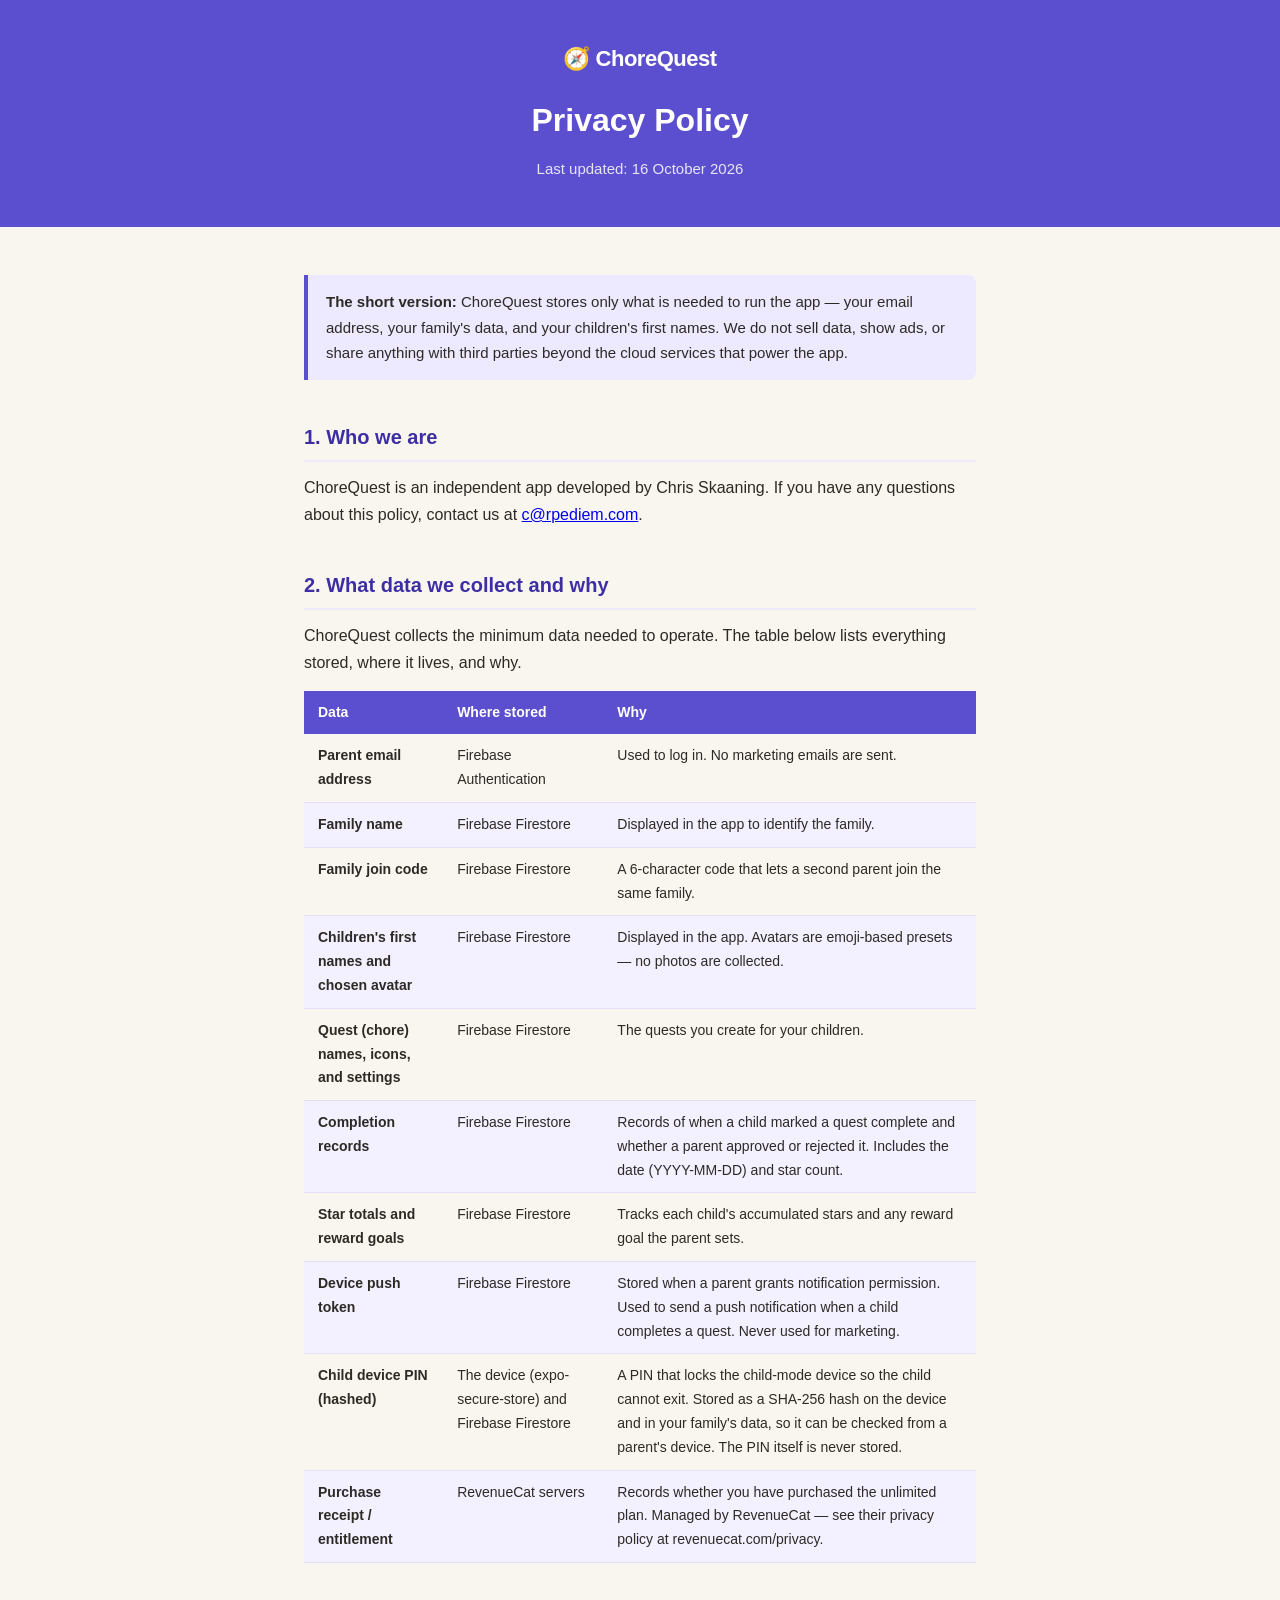
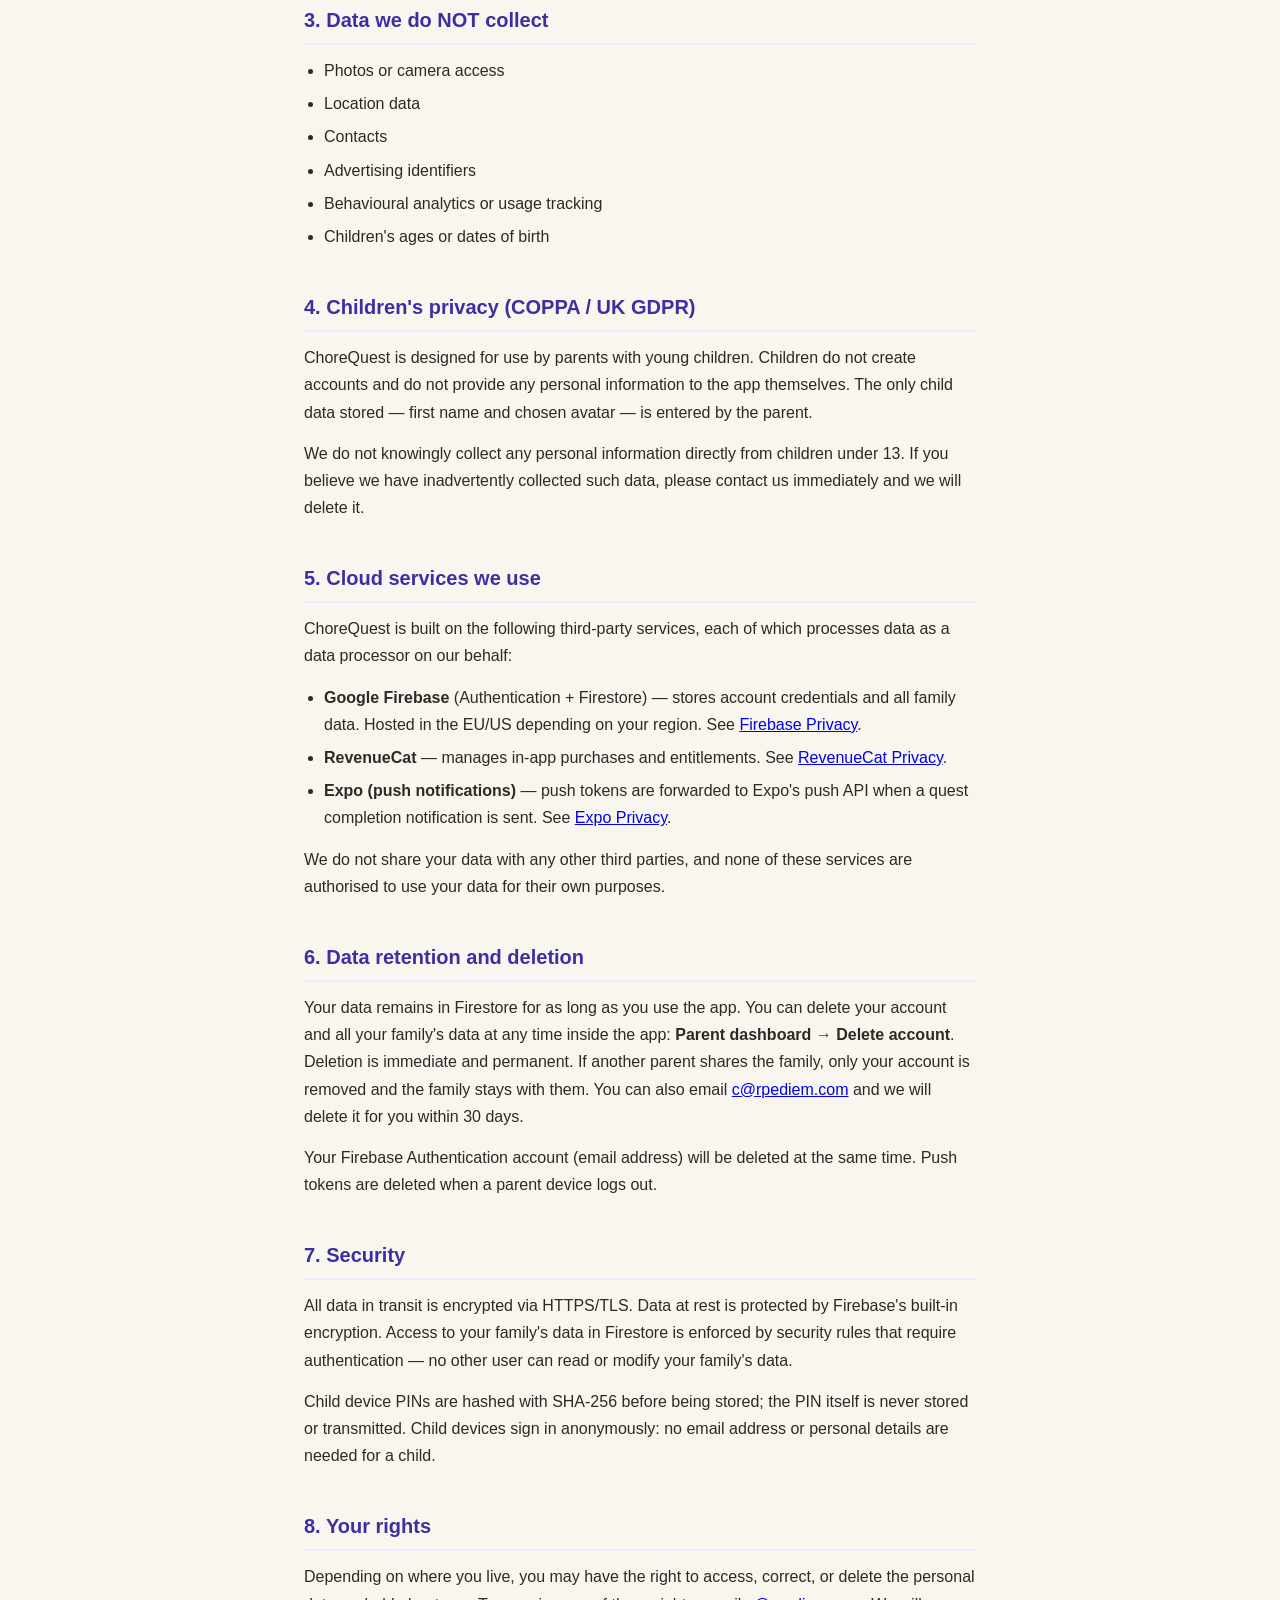
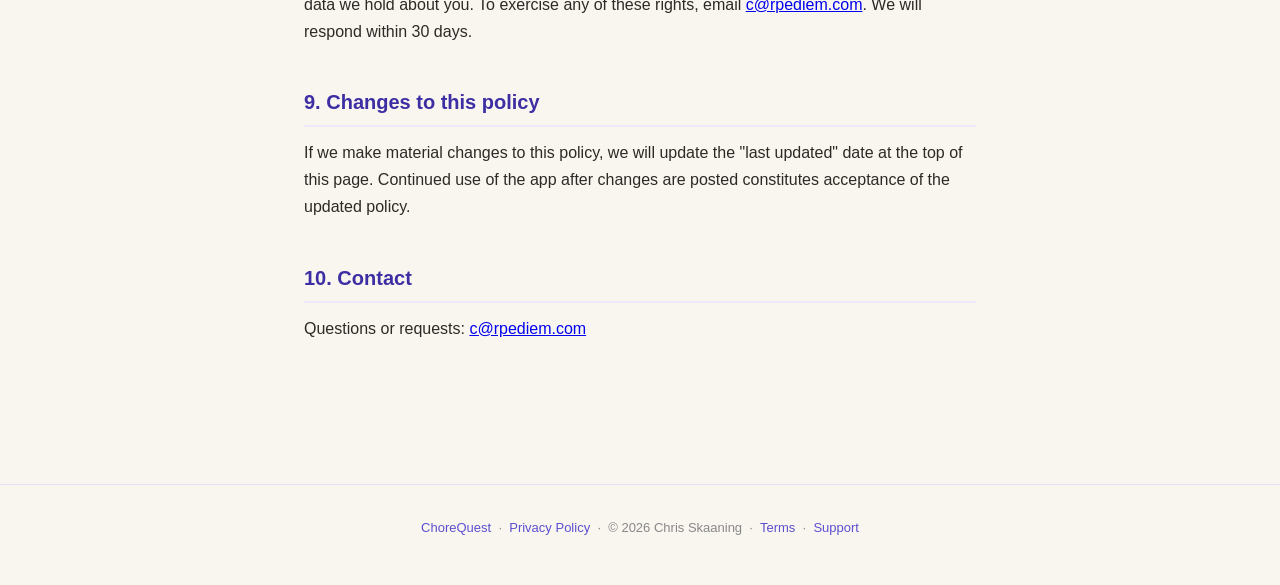
==== privacy.html @ a4979d91 "ChoreQuest website: landing, privacy, terms, support Co-Authored-By: Claude Opus 5.5 <noreply@anthro" ====
<!DOCTYPE html>
<html lang="en">
<head>
  <meta charset="UTF-8" />
  <meta name="viewport" content="width=device-width, initial-scale=1.0" />
  <meta http-equiv="Content-Security-Policy"
        content="default-src 'none'; style-src 'unsafe-inline'; font-src https://fonts.gstatic.com; connect-src 'none'; frame-ancestors 'none';" />
  <title>Privacy Policy — ChoreQuest</title>
  <style>
    *, *::before, *::after { box-sizing: border-box; margin: 0; padding: 0; }

    body {
      font-family: -apple-system, BlinkMacSystemFont, 'Segoe UI', Roboto, sans-serif;
      background: #f9f6f0;
      color: #2d2a26;
      line-height: 1.7;
    }

    header {
      background: #5c4fcf;
      color: #fff;
      padding: 40px 24px 32px;
      text-align: center;
    }
    header a {
      display: inline-block;
      font-size: 22px;
      font-weight: 800;
      color: #fff;
      text-decoration: none;
      margin-bottom: 16px;
      letter-spacing: -0.5px;
    }
    header h1 { font-size: clamp(22px, 5vw, 32px); font-weight: 700; margin-bottom: 8px; }
    header p  { opacity: 0.85; font-size: 15px; }

    main {
      max-width: 720px;
      margin: 48px auto;
      padding: 0 24px 80px;
    }

    h2 {
      font-size: 20px;
      font-weight: 700;
      color: #3d2fa3;
      margin: 40px 0 12px;
      padding-bottom: 6px;
      border-bottom: 2px solid #ede9ff;
    }

    p  { margin-bottom: 14px; }
    ul { margin: 0 0 14px 20px; }
    li { margin-bottom: 6px; }

    .highlight {
      background: #ede9ff;
      border-left: 4px solid #5c4fcf;
      border-radius: 0 8px 8px 0;
      padding: 14px 18px;
      margin: 24px 0;
      font-size: 15px;
    }

    .data-table {
      width: 100%;
      border-collapse: collapse;
      margin-bottom: 20px;
      font-size: 14px;
    }
    .data-table th {
      background: #5c4fcf;
      color: #fff;
      text-align: left;
      padding: 10px 14px;
      font-weight: 600;
    }
    .data-table td {
      padding: 10px 14px;
      border-bottom: 1px solid #e4e0f5;
      vertical-align: top;
    }
    .data-table tr:nth-child(even) td { background: #f3f0ff; }

    footer {
      text-align: center;
      padding: 32px 24px;
      font-size: 13px;
      color: #888;
      border-top: 1px solid #e4e0f5;
    }
    footer a { color: #5c4fcf; text-decoration: none; }
  </style>
</head>
<body>

<header>
  <a href="index.html">🧭 ChoreQuest</a>
  <h1>Privacy Policy</h1>
  <p>Last updated: 16 October 2026</p>
</header>

<main>

  <div class="highlight">
    <strong>The short version:</strong> ChoreQuest stores only what is needed to run the app — your email address, your family's data, and your children's first names. We do not sell data, show ads, or share anything with third parties beyond the cloud services that power the app.
  </div>

  <h2>1. Who we are</h2>
  <p>ChoreQuest is an independent app developed by Chris Skaaning. If you have any questions about this policy, contact us at <a href="mailto:c@rpediem.com">c@rpediem.com</a>.</p>

  <h2>2. What data we collect and why</h2>
  <p>ChoreQuest collects the minimum data needed to operate. The table below lists everything stored, where it lives, and why.</p>

  <table class="data-table">
    <thead>
      <tr>
        <th>Data</th>
        <th>Where stored</th>
        <th>Why</th>
      </tr>
    </thead>
    <tbody>
      <tr>
        <td><strong>Parent email address</strong></td>
        <td>Firebase Authentication</td>
        <td>Used to log in. No marketing emails are sent.</td>
      </tr>
      <tr>
        <td><strong>Family name</strong></td>
        <td>Firebase Firestore</td>
        <td>Displayed in the app to identify the family.</td>
      </tr>
      <tr>
        <td><strong>Family join code</strong></td>
        <td>Firebase Firestore</td>
        <td>A 6-character code that lets a second parent join the same family.</td>
      </tr>
      <tr>
        <td><strong>Children's first names and chosen avatar</strong></td>
        <td>Firebase Firestore</td>
        <td>Displayed in the app. Avatars are emoji-based presets — no photos are collected.</td>
      </tr>
      <tr>
        <td><strong>Quest (chore) names, icons, and settings</strong></td>
        <td>Firebase Firestore</td>
        <td>The quests you create for your children.</td>
      </tr>
      <tr>
        <td><strong>Completion records</strong></td>
        <td>Firebase Firestore</td>
        <td>Records of when a child marked a quest complete and whether a parent approved or rejected it. Includes the date (YYYY-MM-DD) and star count.</td>
      </tr>
      <tr>
        <td><strong>Star totals and reward goals</strong></td>
        <td>Firebase Firestore</td>
        <td>Tracks each child's accumulated stars and any reward goal the parent sets.</td>
      </tr>
      <tr>
        <td><strong>Device push token</strong></td>
        <td>Firebase Firestore</td>
        <td>Stored when a parent grants notification permission. Used to send a push notification when a child completes a quest. Never used for marketing.</td>
      </tr>
      <tr>
        <td><strong>Child device PIN (hashed)</strong></td>
        <td>The device (expo-secure-store) and Firebase Firestore</td>
        <td>A PIN that locks the child-mode device so the child cannot exit. Stored as a SHA-256 hash on the device and in your family's data, so it can be checked from a parent's device. The PIN itself is never stored.</td>
      </tr>
      <tr>
        <td><strong>Purchase receipt / entitlement</strong></td>
        <td>RevenueCat servers</td>
        <td>Records whether you have purchased the unlimited plan. Managed by RevenueCat — see their privacy policy at revenuecat.com/privacy.</td>
      </tr>
    </tbody>
  </table>

  <h2>3. Data we do NOT collect</h2>
  <ul>
    <li>Photos or camera access</li>
    <li>Location data</li>
    <li>Contacts</li>
    <li>Advertising identifiers</li>
    <li>Behavioural analytics or usage tracking</li>
    <li>Children's ages or dates of birth</li>
  </ul>

  <h2>4. Children's privacy (COPPA / UK GDPR)</h2>
  <p>ChoreQuest is designed for use by parents with young children. Children do not create accounts and do not provide any personal information to the app themselves. The only child data stored — first name and chosen avatar — is entered by the parent.</p>
  <p>We do not knowingly collect any personal information directly from children under 13. If you believe we have inadvertently collected such data, please contact us immediately and we will delete it.</p>

  <h2>5. Cloud services we use</h2>
  <p>ChoreQuest is built on the following third-party services, each of which processes data as a data processor on our behalf:</p>
  <ul>
    <li><strong>Google Firebase</strong> (Authentication + Firestore) — stores account credentials and all family data. Hosted in the EU/US depending on your region. See <a href="https://firebase.google.com/support/privacy" target="_blank" rel="noopener">Firebase Privacy</a>.</li>
    <li><strong>RevenueCat</strong> — manages in-app purchases and entitlements. See <a href="https://www.revenuecat.com/privacy" target="_blank" rel="noopener">RevenueCat Privacy</a>.</li>
    <li><strong>Expo (push notifications)</strong> — push tokens are forwarded to Expo's push API when a quest completion notification is sent. See <a href="https://expo.dev/privacy" target="_blank" rel="noopener">Expo Privacy</a>.</li>
  </ul>
  <p>We do not share your data with any other third parties, and none of these services are authorised to use your data for their own purposes.</p>

  <h2>6. Data retention and deletion</h2>
  <p>Your data remains in Firestore for as long as you use the app. You can delete your account and all your family's data at any time inside the app: <strong>Parent dashboard → Delete account</strong>. Deletion is immediate and permanent. If another parent shares the family, only your account is removed and the family stays with them. You can also email <a href="mailto:c@rpediem.com">c@rpediem.com</a> and we will delete it for you within 30 days.</p>
  <p>Your Firebase Authentication account (email address) will be deleted at the same time. Push tokens are deleted when a parent device logs out.</p>

  <h2>7. Security</h2>
  <p>All data in transit is encrypted via HTTPS/TLS. Data at rest is protected by Firebase's built-in encryption. Access to your family's data in Firestore is enforced by security rules that require authentication — no other user can read or modify your family's data.</p>
  <p>Child device PINs are hashed with SHA-256 before being stored; the PIN itself is never stored or transmitted. Child devices sign in anonymously: no email address or personal details are needed for a child.</p>

  <h2>8. Your rights</h2>
  <p>Depending on where you live, you may have the right to access, correct, or delete the personal data we hold about you. To exercise any of these rights, email <a href="mailto:c@rpediem.com">c@rpediem.com</a>. We will respond within 30 days.</p>

  <h2>9. Changes to this policy</h2>
  <p>If we make material changes to this policy, we will update the "last updated" date at the top of this page. Continued use of the app after changes are posted constitutes acceptance of the updated policy.</p>

  <h2>10. Contact</h2>
  <p>Questions or requests: <a href="mailto:c@rpediem.com">c@rpediem.com</a></p>

</main>

<footer>
  <p><a href="index.html">ChoreQuest</a> &nbsp;·&nbsp; <a href="privacy.html">Privacy Policy</a> &nbsp;·&nbsp; &copy; 2026 Chris Skaaning &nbsp;·&nbsp; <a href="terms.html">Terms</a> &nbsp;·&nbsp; <a href="support.html">Support</a></p>
</footer>

</body>
</html>
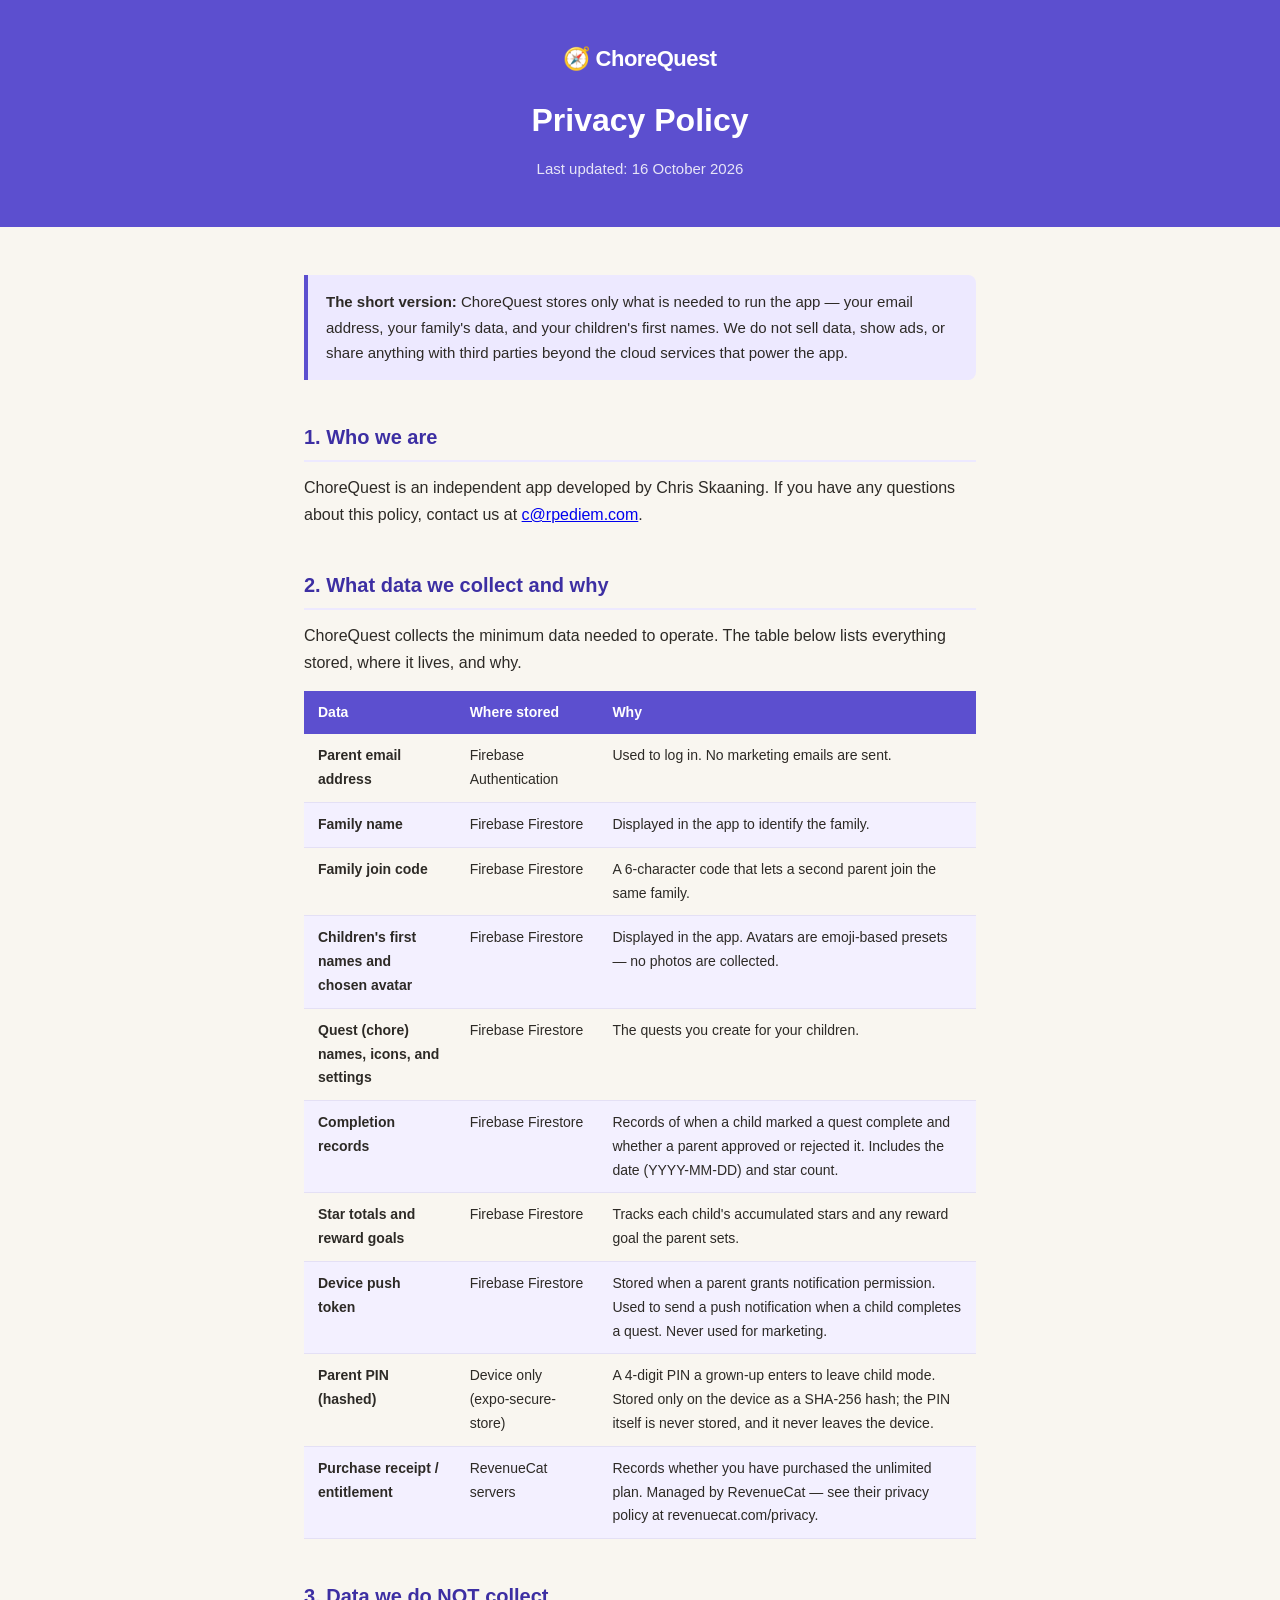
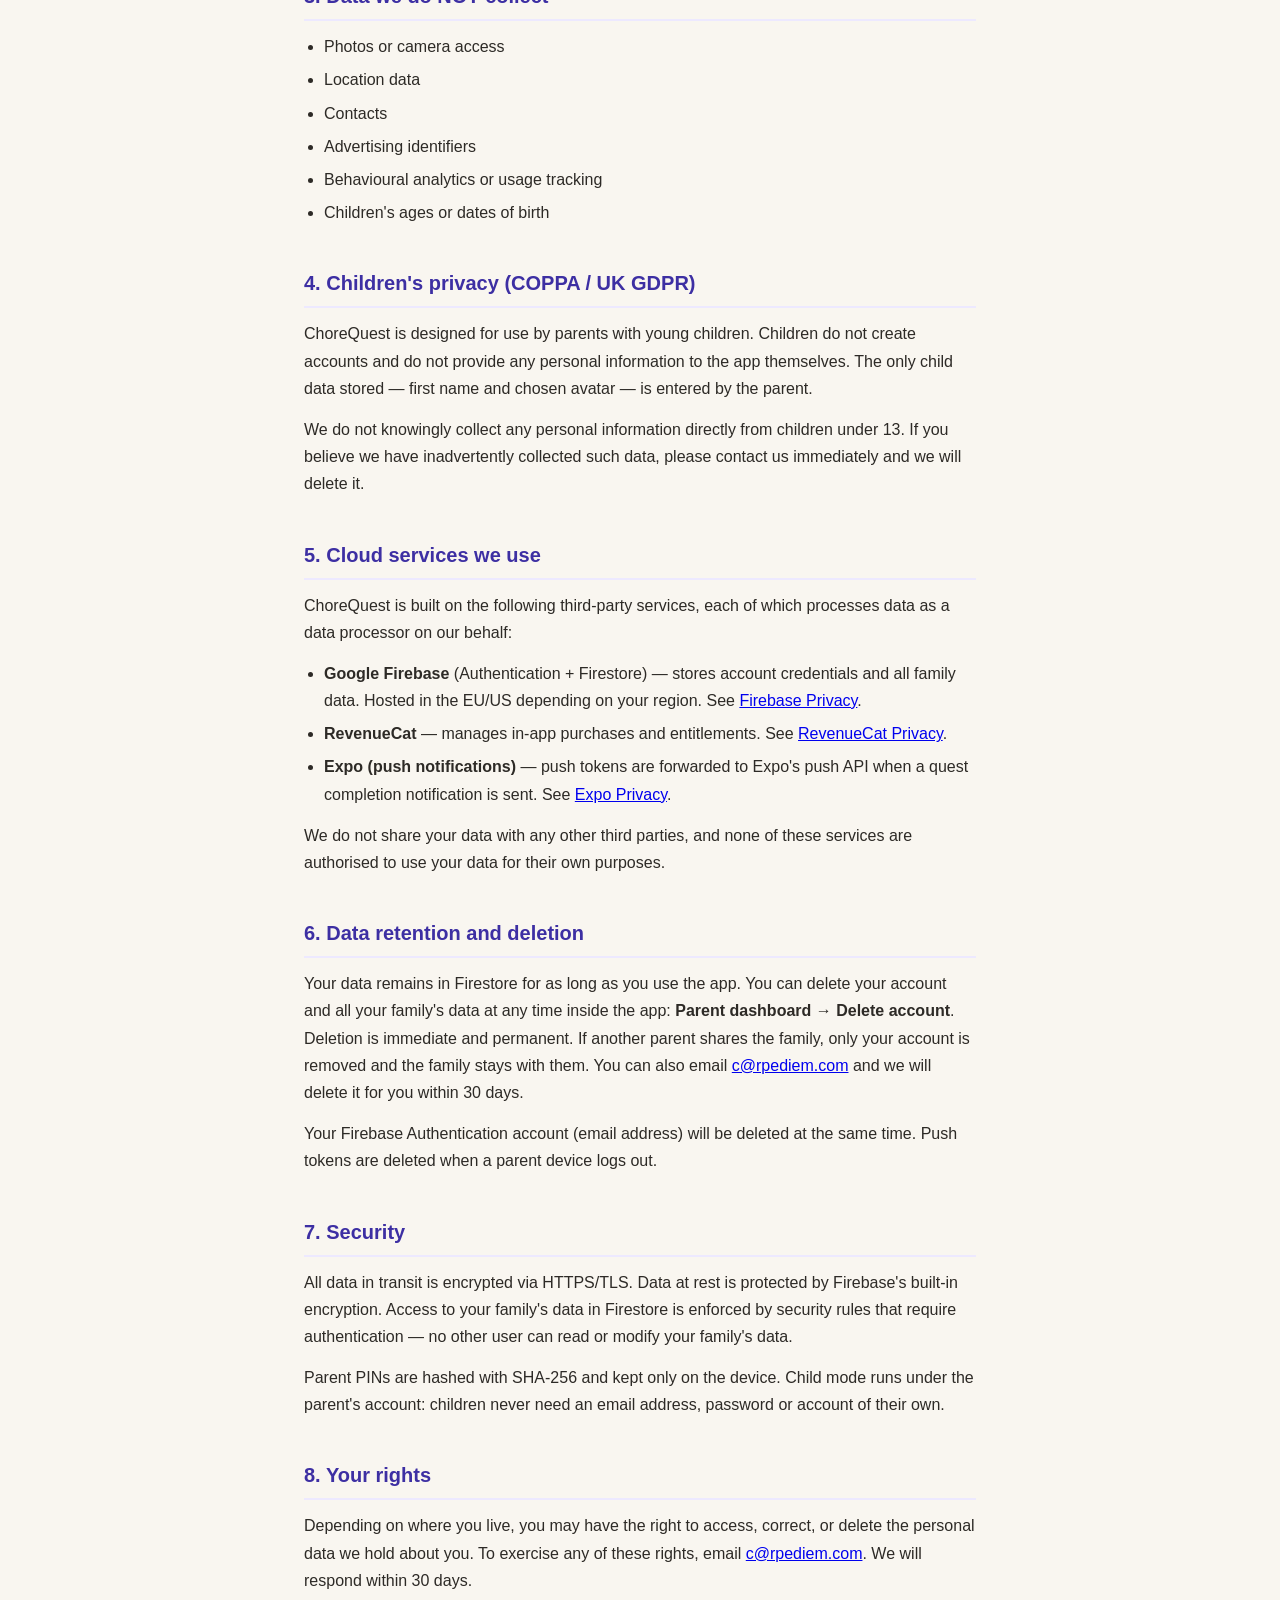
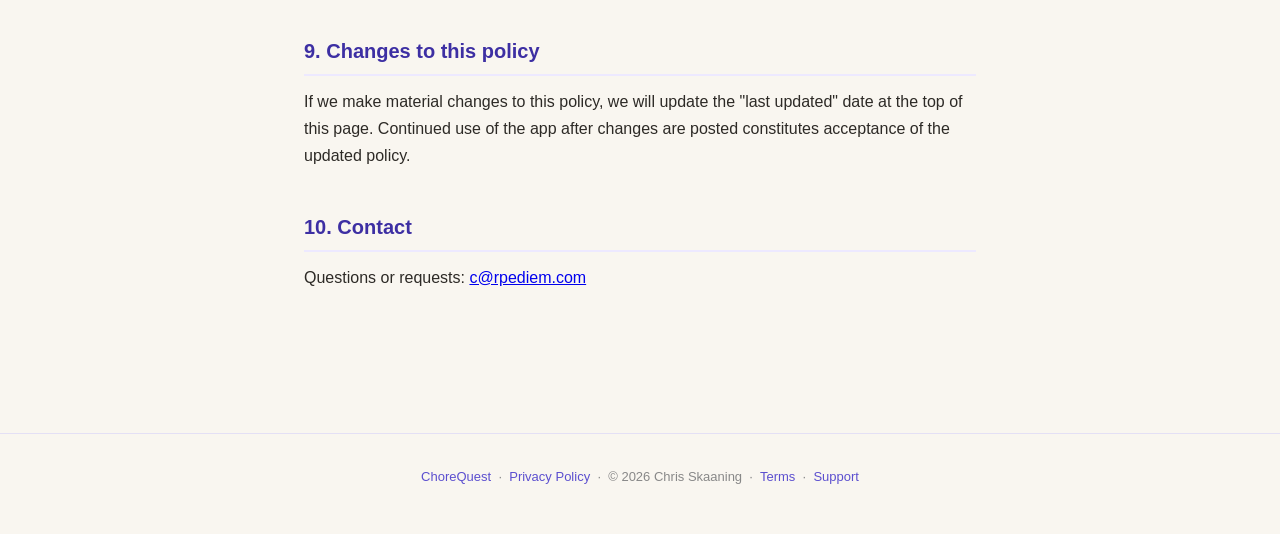
==== commit e5c2e0d0: "Describe the new child mode: parent PIN on device only, no child sign-in Co-Authored-By: Claude Opus" ====
--- a/privacy.html
+++ b/privacy.html
@@ -162,9 +162,9 @@
         <td>Stored when a parent grants notification permission. Used to send a push notification when a child completes a quest. Never used for marketing.</td>
       </tr>
       <tr>
-        <td><strong>Child device PIN (hashed)</strong></td>
-        <td>The device (expo-secure-store) and Firebase Firestore</td>
-        <td>A PIN that locks the child-mode device so the child cannot exit. Stored as a SHA-256 hash on the device and in your family's data, so it can be checked from a parent's device. The PIN itself is never stored.</td>
+        <td><strong>Parent PIN (hashed)</strong></td>
+        <td>Device only (expo-secure-store)</td>
+        <td>A 4-digit PIN a grown-up enters to leave child mode. Stored only on the device as a SHA-256 hash; the PIN itself is never stored, and it never leaves the device.</td>
       </tr>
       <tr>
         <td><strong>Purchase receipt / entitlement</strong></td>
@@ -203,7 +203,7 @@
 
   <h2>7. Security</h2>
   <p>All data in transit is encrypted via HTTPS/TLS. Data at rest is protected by Firebase's built-in encryption. Access to your family's data in Firestore is enforced by security rules that require authentication — no other user can read or modify your family's data.</p>
-  <p>Child device PINs are hashed with SHA-256 before being stored; the PIN itself is never stored or transmitted. Child devices sign in anonymously: no email address or personal details are needed for a child.</p>
+  <p>Parent PINs are hashed with SHA-256 and kept only on the device. Child mode runs under the parent's account: children never need an email address, password or account of their own.</p>
 
   <h2>8. Your rights</h2>
   <p>Depending on where you live, you may have the right to access, correct, or delete the personal data we hold about you. To exercise any of these rights, email <a href="mailto:c@rpediem.com">c@rpediem.com</a>. We will respond within 30 days.</p>
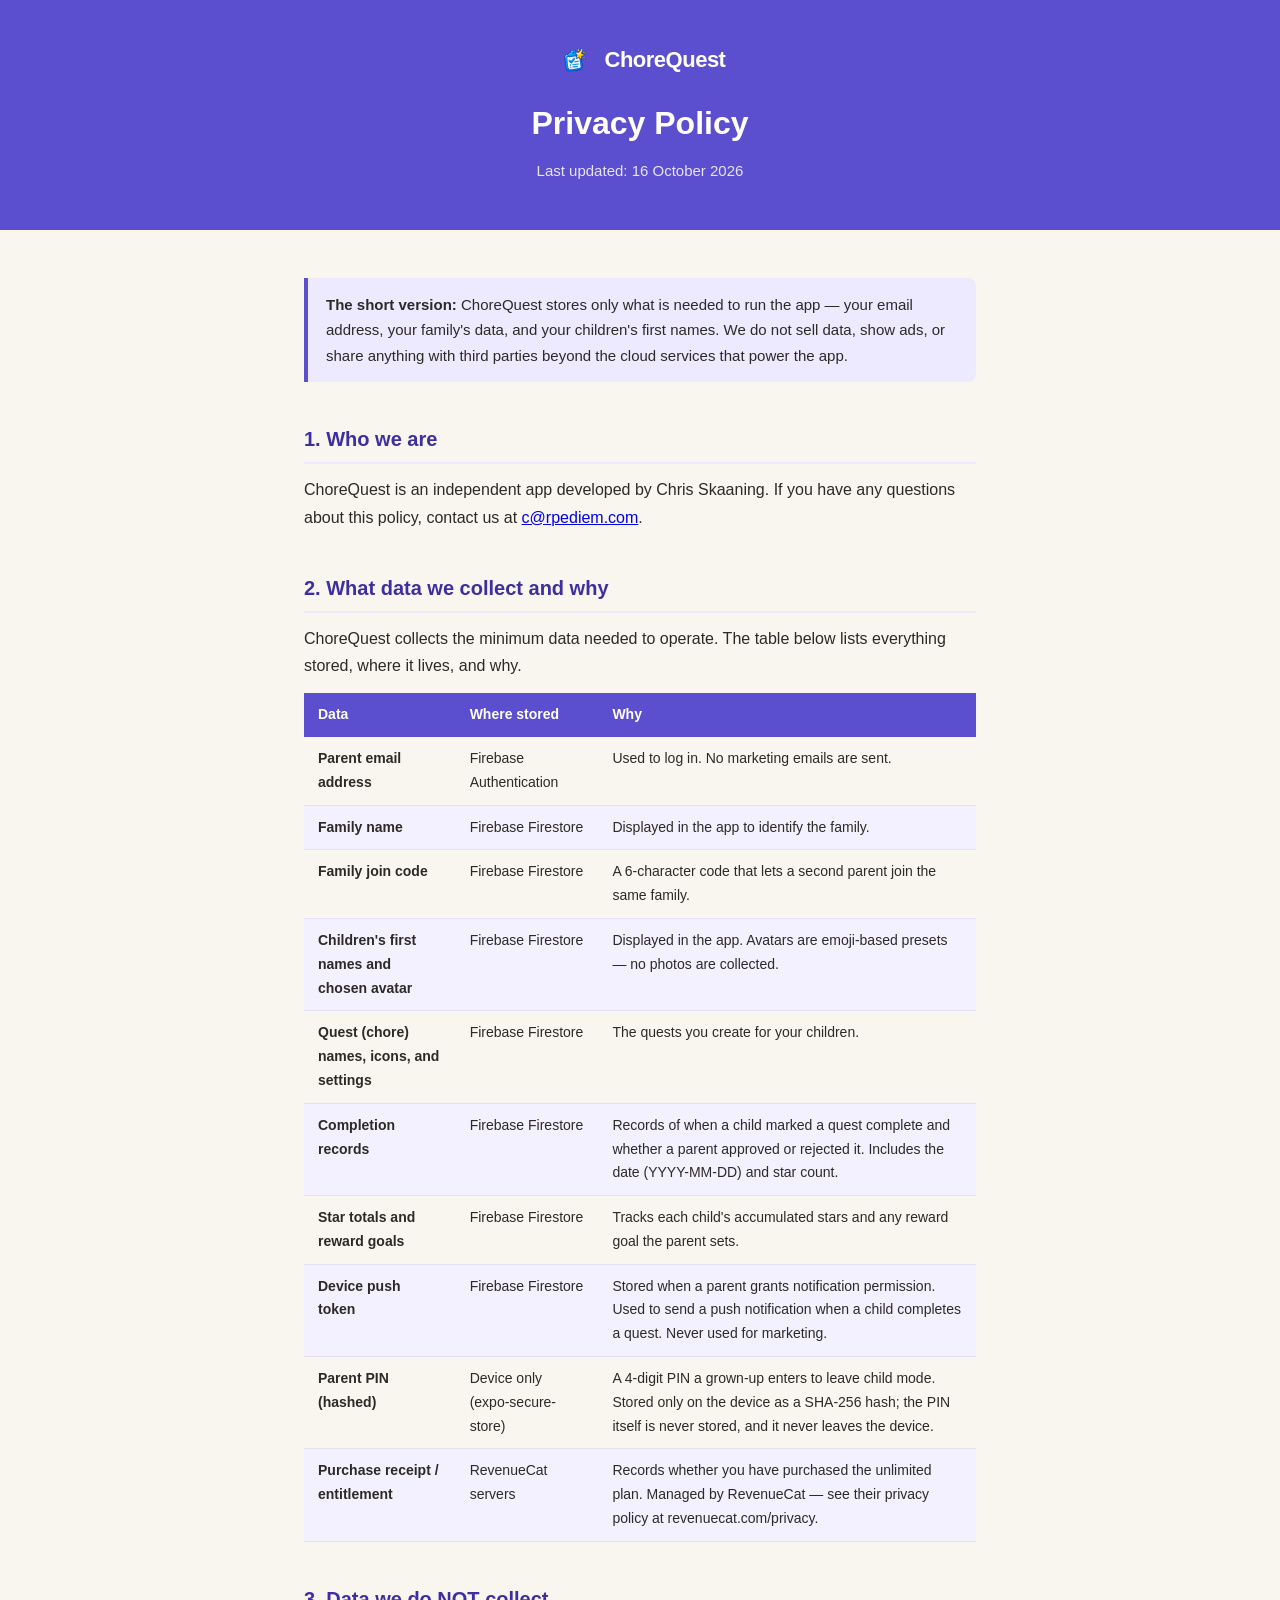
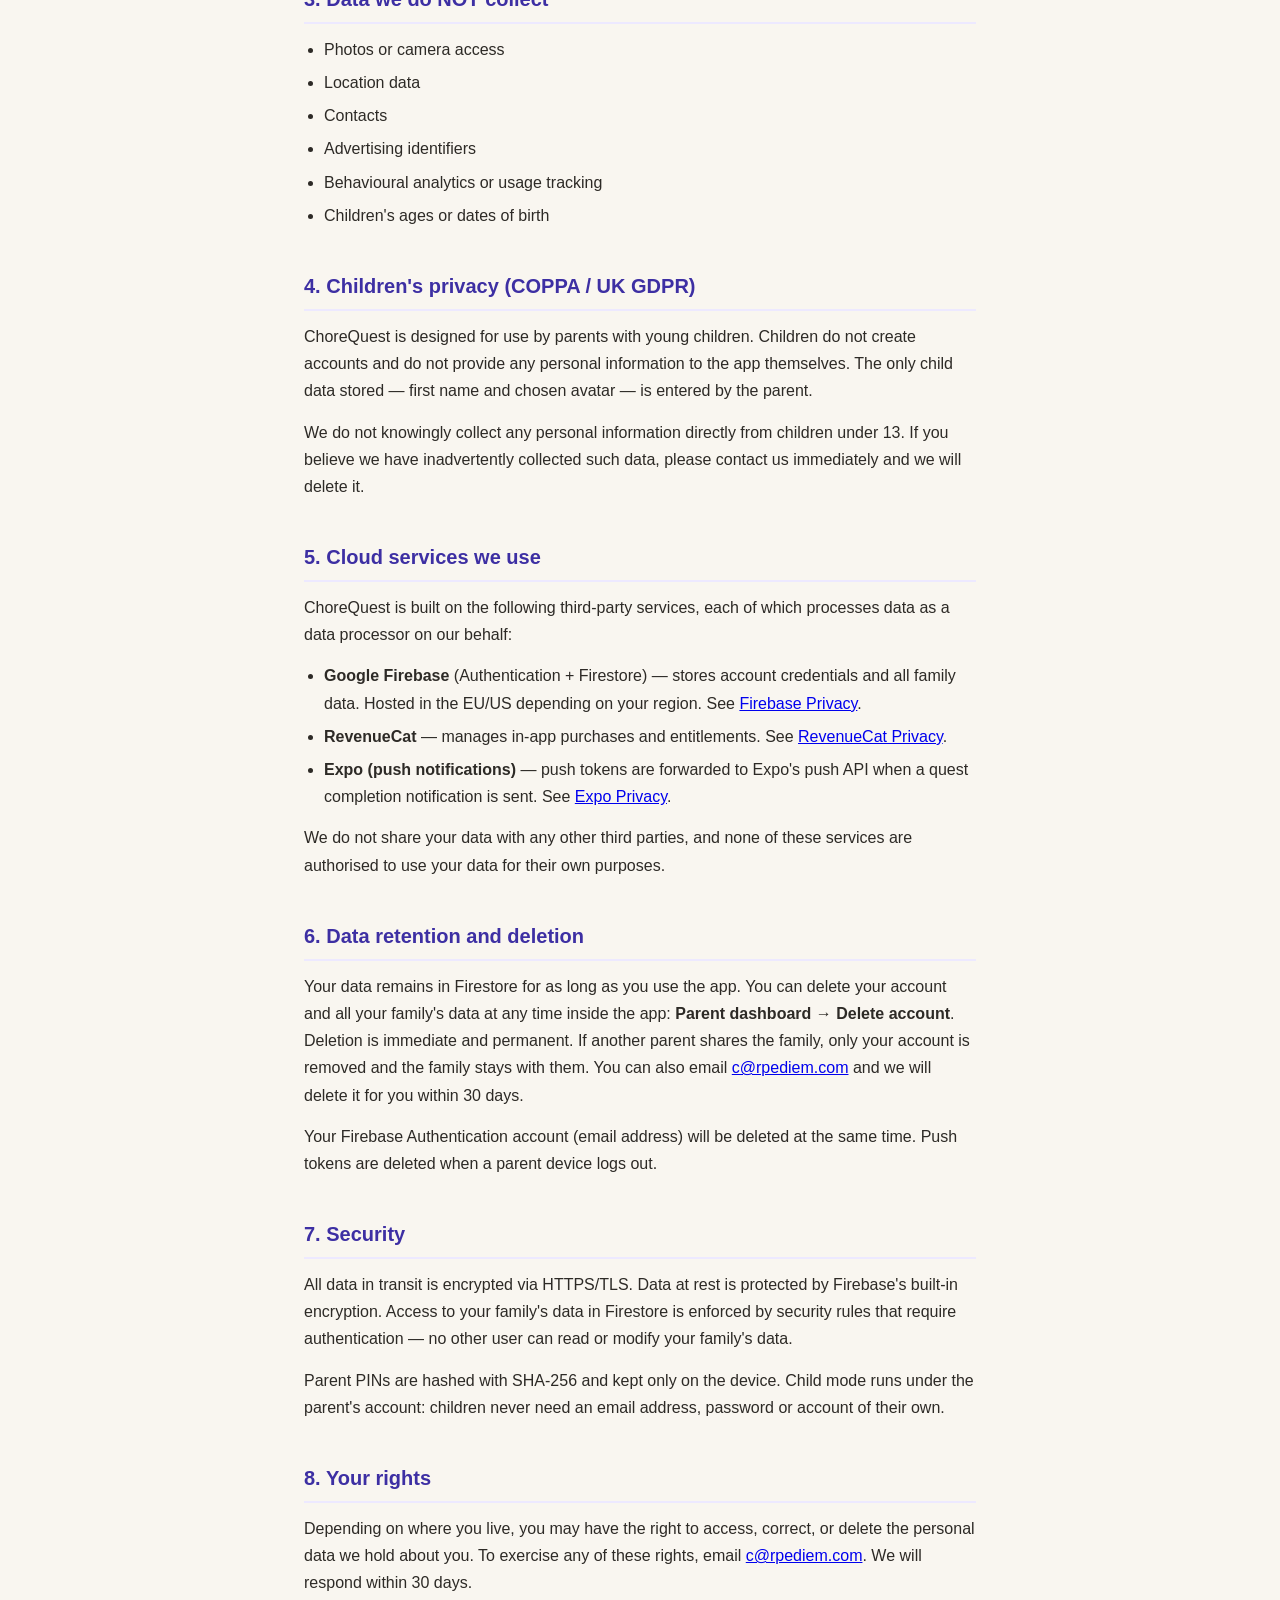
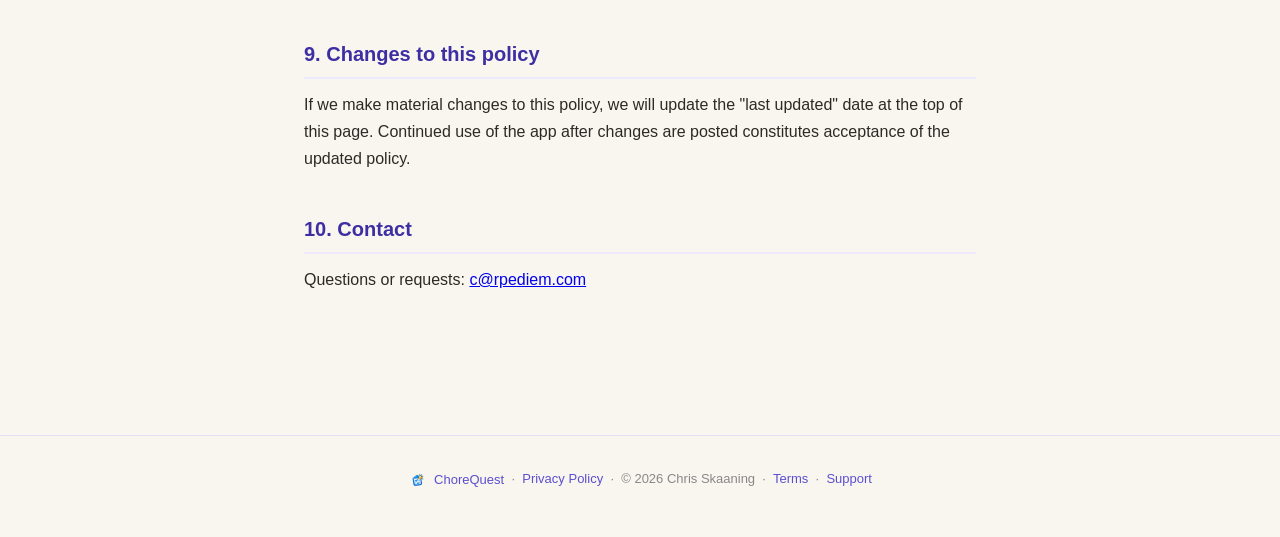
==== commit d336942c: "Storybook landing page: pixel-art house story, plain-text sections, logo nav on all pages Co-Authore" ====
--- a/privacy.html
+++ b/privacy.html
@@ -4,7 +4,10 @@
   <meta charset="UTF-8" />
   <meta name="viewport" content="width=device-width, initial-scale=1.0" />
   <meta http-equiv="Content-Security-Policy"
-        content="default-src 'none'; style-src 'unsafe-inline'; font-src https://fonts.gstatic.com; connect-src 'none'; frame-ancestors 'none';" />
+        content="default-src 'none'; style-src 'unsafe-inline'; font-src https://fonts.gstatic.com; img-src 'self'; connect-src 'none'; frame-ancestors 'none';" />
+  <link rel="icon" type="image/png" sizes="32x32" href="img/favicon-32.png" />
+  <link rel="icon" type="image/png" sizes="16x16" href="img/favicon-16.png" />
+  <link rel="apple-touch-icon" href="img/apple-touch-icon.png" />
   <title>Privacy Policy — ChoreQuest</title>
   <style>
     *, *::before, *::after { box-sizing: border-box; margin: 0; padding: 0; }
@@ -90,12 +93,16 @@
       border-top: 1px solid #e4e0f5;
     }
     footer a { color: #5c4fcf; text-decoration: none; }
+    header a.brand { display: inline-flex; align-items: center; gap: 10px; }
+    header a.brand img { width: 40px; height: 40px; }
+    footer a.brand { display: inline-flex; align-items: center; gap: 6px; vertical-align: middle; }
+    footer a.brand img { width: 20px; height: 20px; }
   </style>
 </head>
 <body>
 
 <header>
-  <a href="index.html">🧭 ChoreQuest</a>
+  <a href="index.html" class="brand"><img src="img/logo.png" alt="" width="40" height="40" /> ChoreQuest</a>
   <h1>Privacy Policy</h1>
   <p>Last updated: 16 October 2026</p>
 </header>
@@ -217,7 +224,7 @@
 </main>
 
 <footer>
-  <p><a href="index.html">ChoreQuest</a> &nbsp;·&nbsp; <a href="privacy.html">Privacy Policy</a> &nbsp;·&nbsp; &copy; 2026 Chris Skaaning &nbsp;·&nbsp; <a href="terms.html">Terms</a> &nbsp;·&nbsp; <a href="support.html">Support</a></p>
+  <p><a href="index.html" class="brand"><img src="img/logo.png" alt="" width="20" height="20" /> ChoreQuest</a> &nbsp;·&nbsp; <a href="privacy.html">Privacy Policy</a> &nbsp;·&nbsp; &copy; 2026 Chris Skaaning &nbsp;·&nbsp; <a href="terms.html">Terms</a> &nbsp;·&nbsp; <a href="support.html">Support</a></p>
 </footer>
 
 </body>
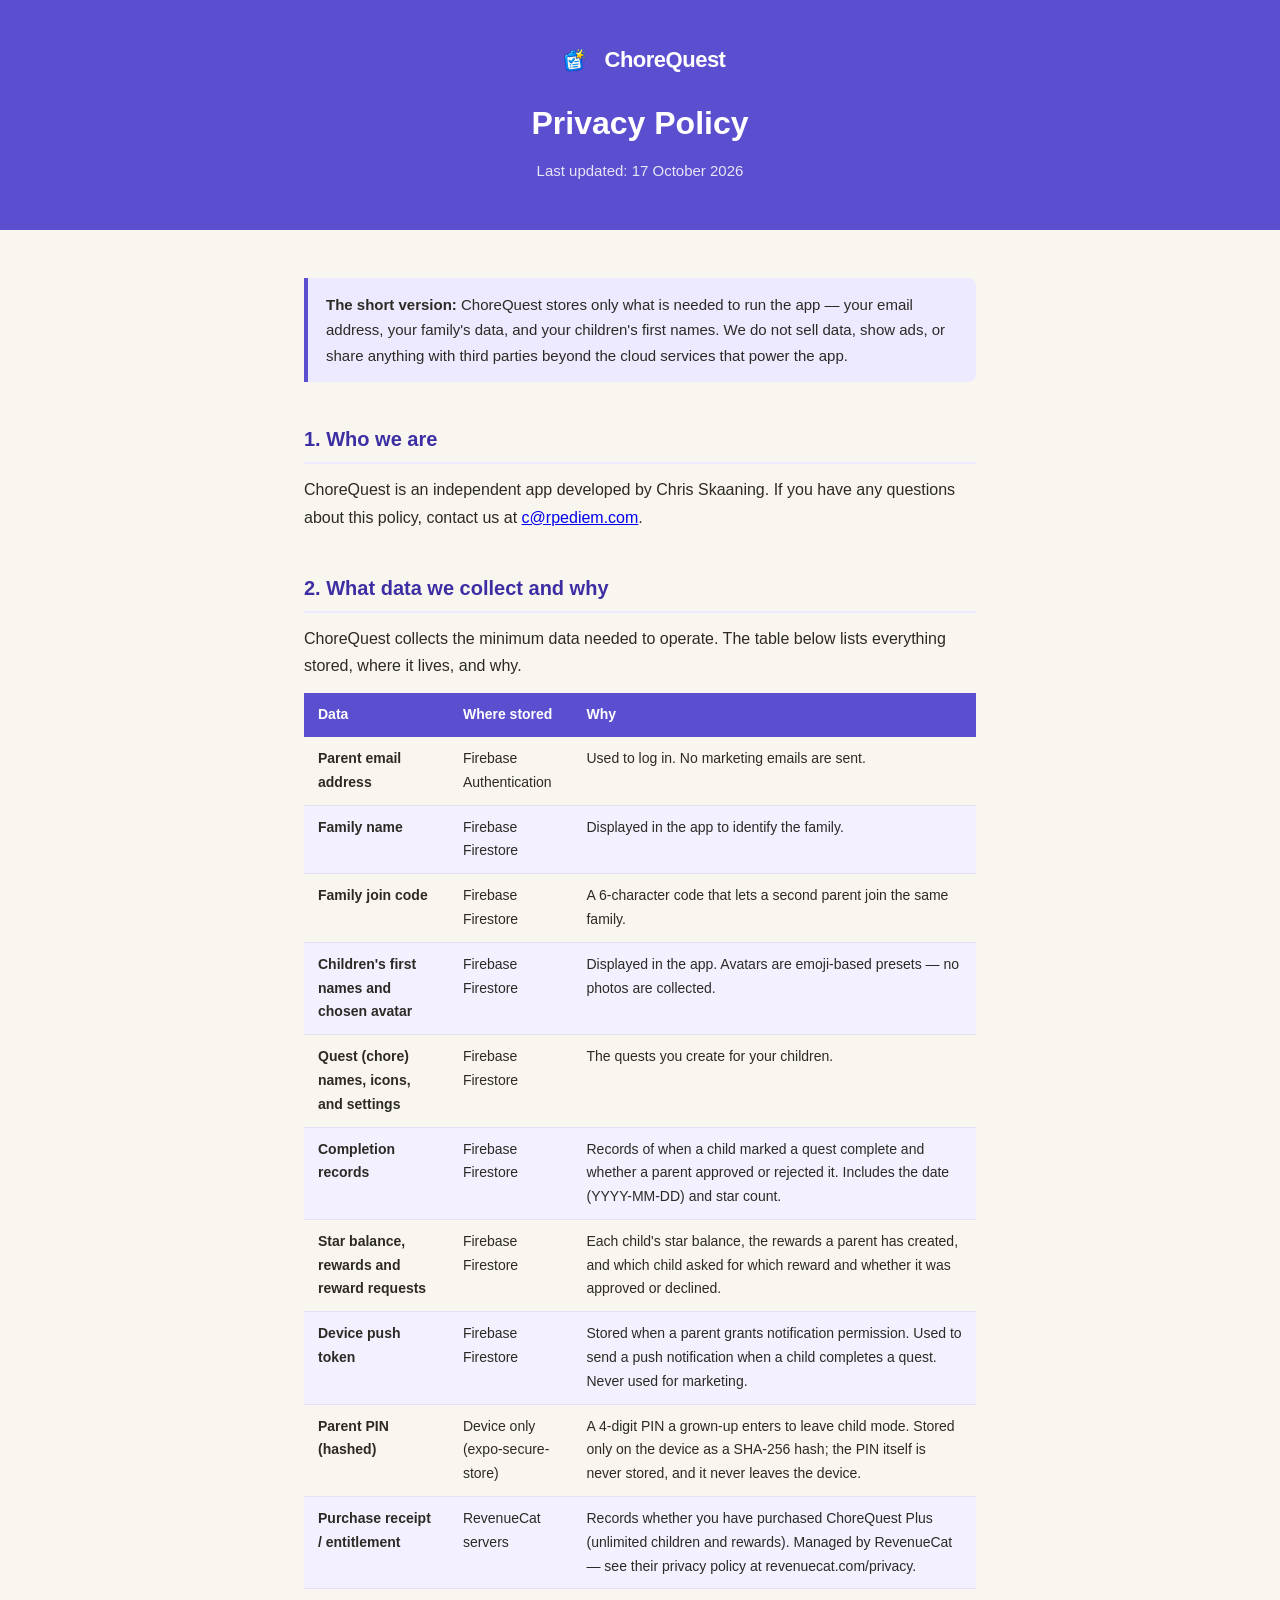
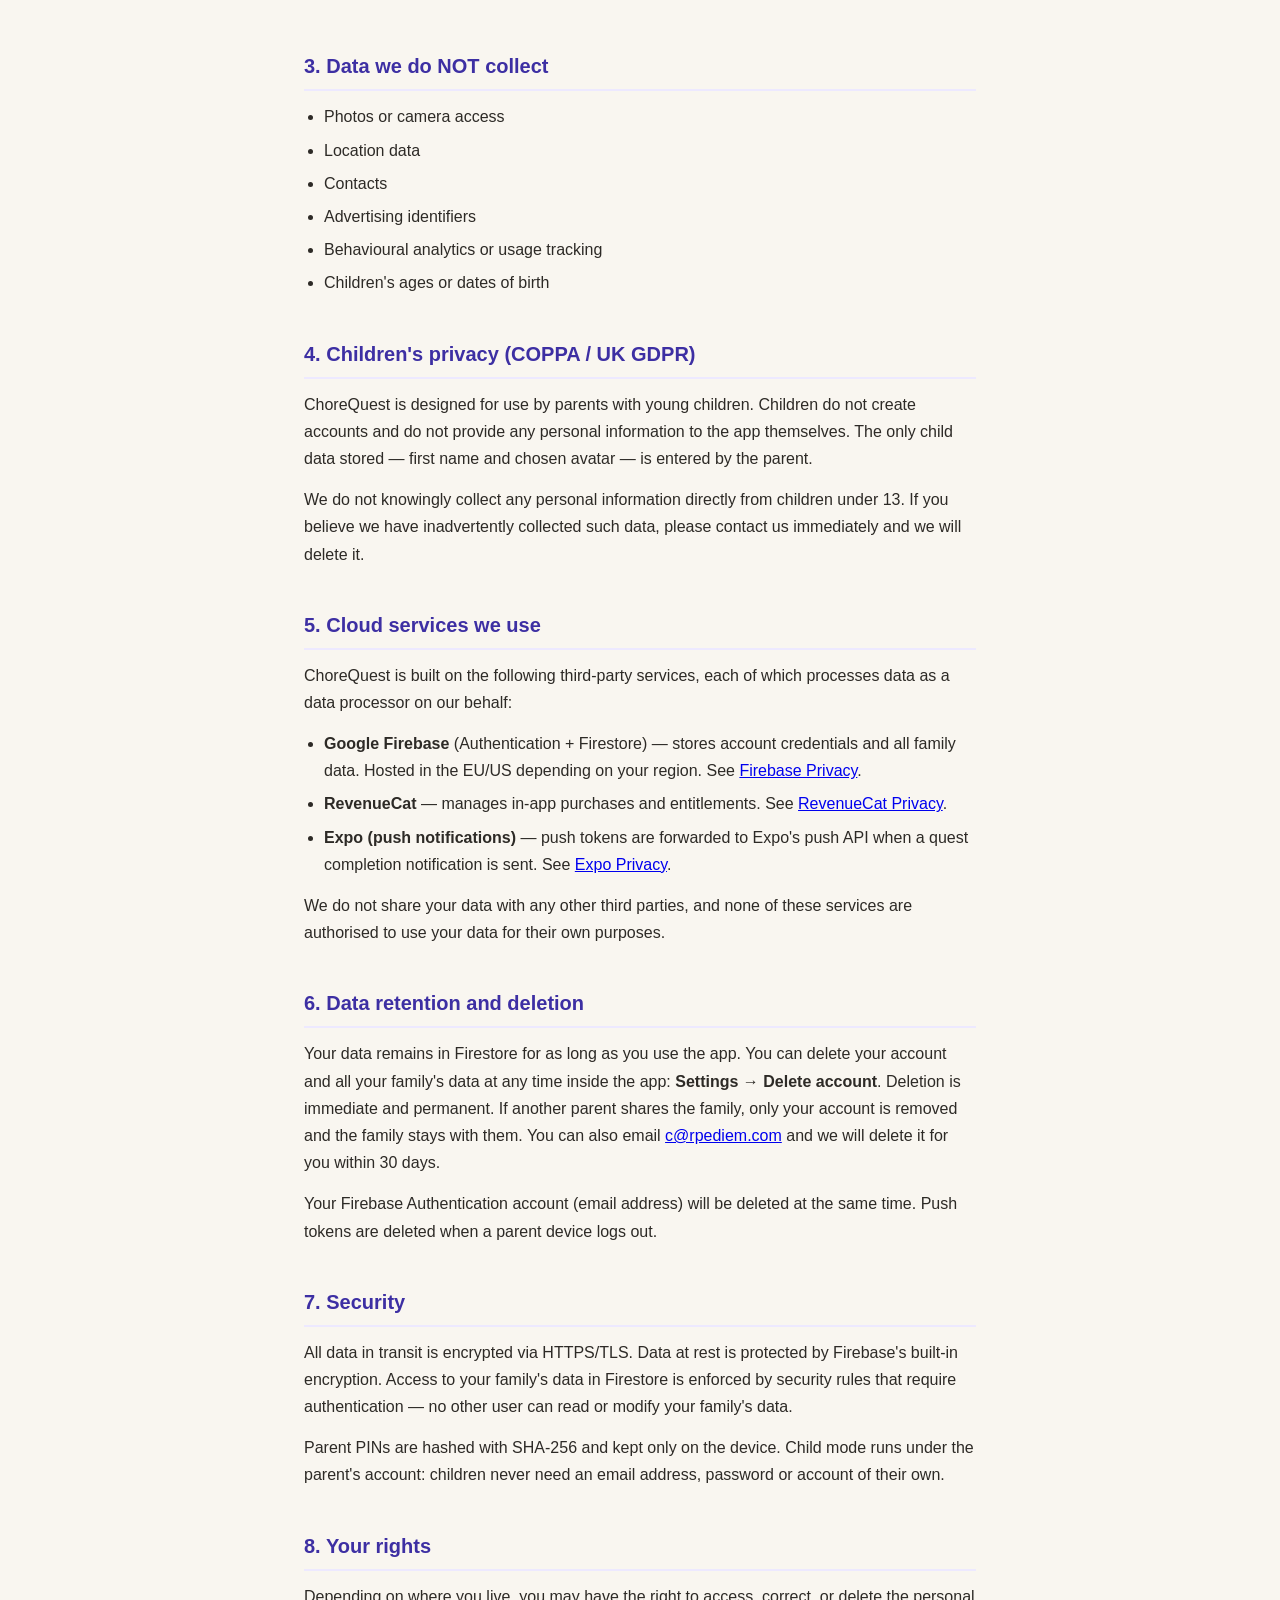
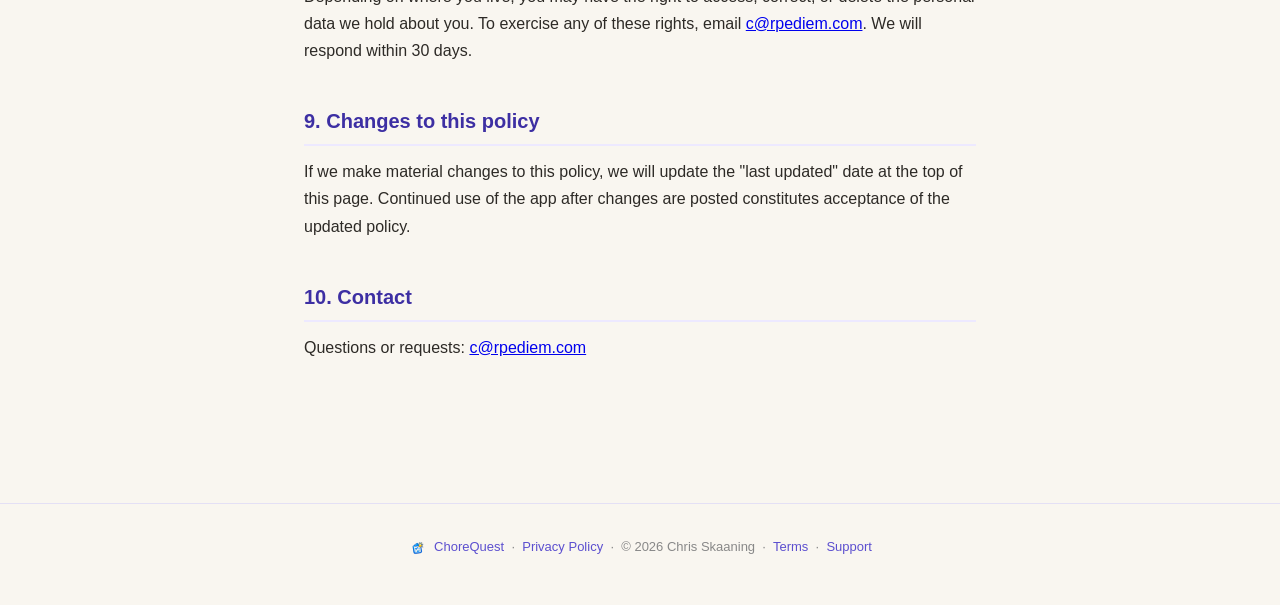
==== commit e17082ff: "Site: reward shop + ChoreQuest Plus copy, story ending, privacy/terms dates, privacy table no longer" ====
--- a/privacy.html
+++ b/privacy.html
@@ -65,6 +65,7 @@
       font-size: 15px;
     }
 
+    .table-wrap { overflow-x: auto; max-width: 100%; margin-bottom: 20px; }
     .data-table {
       width: 100%;
       border-collapse: collapse;
@@ -78,7 +79,7 @@
       padding: 10px 14px;
       font-weight: 600;
     }
-    .data-table td {
+    .data-table td { overflow-wrap: anywhere;
       padding: 10px 14px;
       border-bottom: 1px solid #e4e0f5;
       vertical-align: top;
@@ -104,7 +105,7 @@
 <header>
   <a href="index.html" class="brand"><img src="img/logo.png" alt="" width="40" height="40" /> ChoreQuest</a>
   <h1>Privacy Policy</h1>
-  <p>Last updated: 16 October 2026</p>
+  <p>Last updated: 17 October 2026</p>
 </header>
 
 <main>
@@ -119,6 +120,7 @@
   <h2>2. What data we collect and why</h2>
   <p>ChoreQuest collects the minimum data needed to operate. The table below lists everything stored, where it lives, and why.</p>
 
+  <div class="table-wrap">
   <table class="data-table">
     <thead>
       <tr>
@@ -159,9 +161,9 @@
         <td>Records of when a child marked a quest complete and whether a parent approved or rejected it. Includes the date (YYYY-MM-DD) and star count.</td>
       </tr>
       <tr>
-        <td><strong>Star totals and reward goals</strong></td>
-        <td>Firebase Firestore</td>
-        <td>Tracks each child's accumulated stars and any reward goal the parent sets.</td>
+        <td><strong>Star balance, rewards and reward requests</strong></td>
+        <td>Firebase Firestore</td>
+        <td>Each child's star balance, the rewards a parent has created, and which child asked for which reward and whether it was approved or declined.</td>
       </tr>
       <tr>
         <td><strong>Device push token</strong></td>
@@ -176,10 +178,11 @@
       <tr>
         <td><strong>Purchase receipt / entitlement</strong></td>
         <td>RevenueCat servers</td>
-        <td>Records whether you have purchased the unlimited plan. Managed by RevenueCat — see their privacy policy at revenuecat.com/privacy.</td>
+        <td>Records whether you have purchased ChoreQuest Plus (unlimited children and rewards). Managed by RevenueCat — see their privacy policy at revenuecat.com/privacy.</td>
       </tr>
     </tbody>
   </table>
+  </div>
 
   <h2>3. Data we do NOT collect</h2>
   <ul>
@@ -205,7 +208,7 @@
   <p>We do not share your data with any other third parties, and none of these services are authorised to use your data for their own purposes.</p>
 
   <h2>6. Data retention and deletion</h2>
-  <p>Your data remains in Firestore for as long as you use the app. You can delete your account and all your family's data at any time inside the app: <strong>Parent dashboard → Delete account</strong>. Deletion is immediate and permanent. If another parent shares the family, only your account is removed and the family stays with them. You can also email <a href="mailto:c@rpediem.com">c@rpediem.com</a> and we will delete it for you within 30 days.</p>
+  <p>Your data remains in Firestore for as long as you use the app. You can delete your account and all your family's data at any time inside the app: <strong>Settings → Delete account</strong>. Deletion is immediate and permanent. If another parent shares the family, only your account is removed and the family stays with them. You can also email <a href="mailto:c@rpediem.com">c@rpediem.com</a> and we will delete it for you within 30 days.</p>
   <p>Your Firebase Authentication account (email address) will be deleted at the same time. Push tokens are deleted when a parent device logs out.</p>
 
   <h2>7. Security</h2>
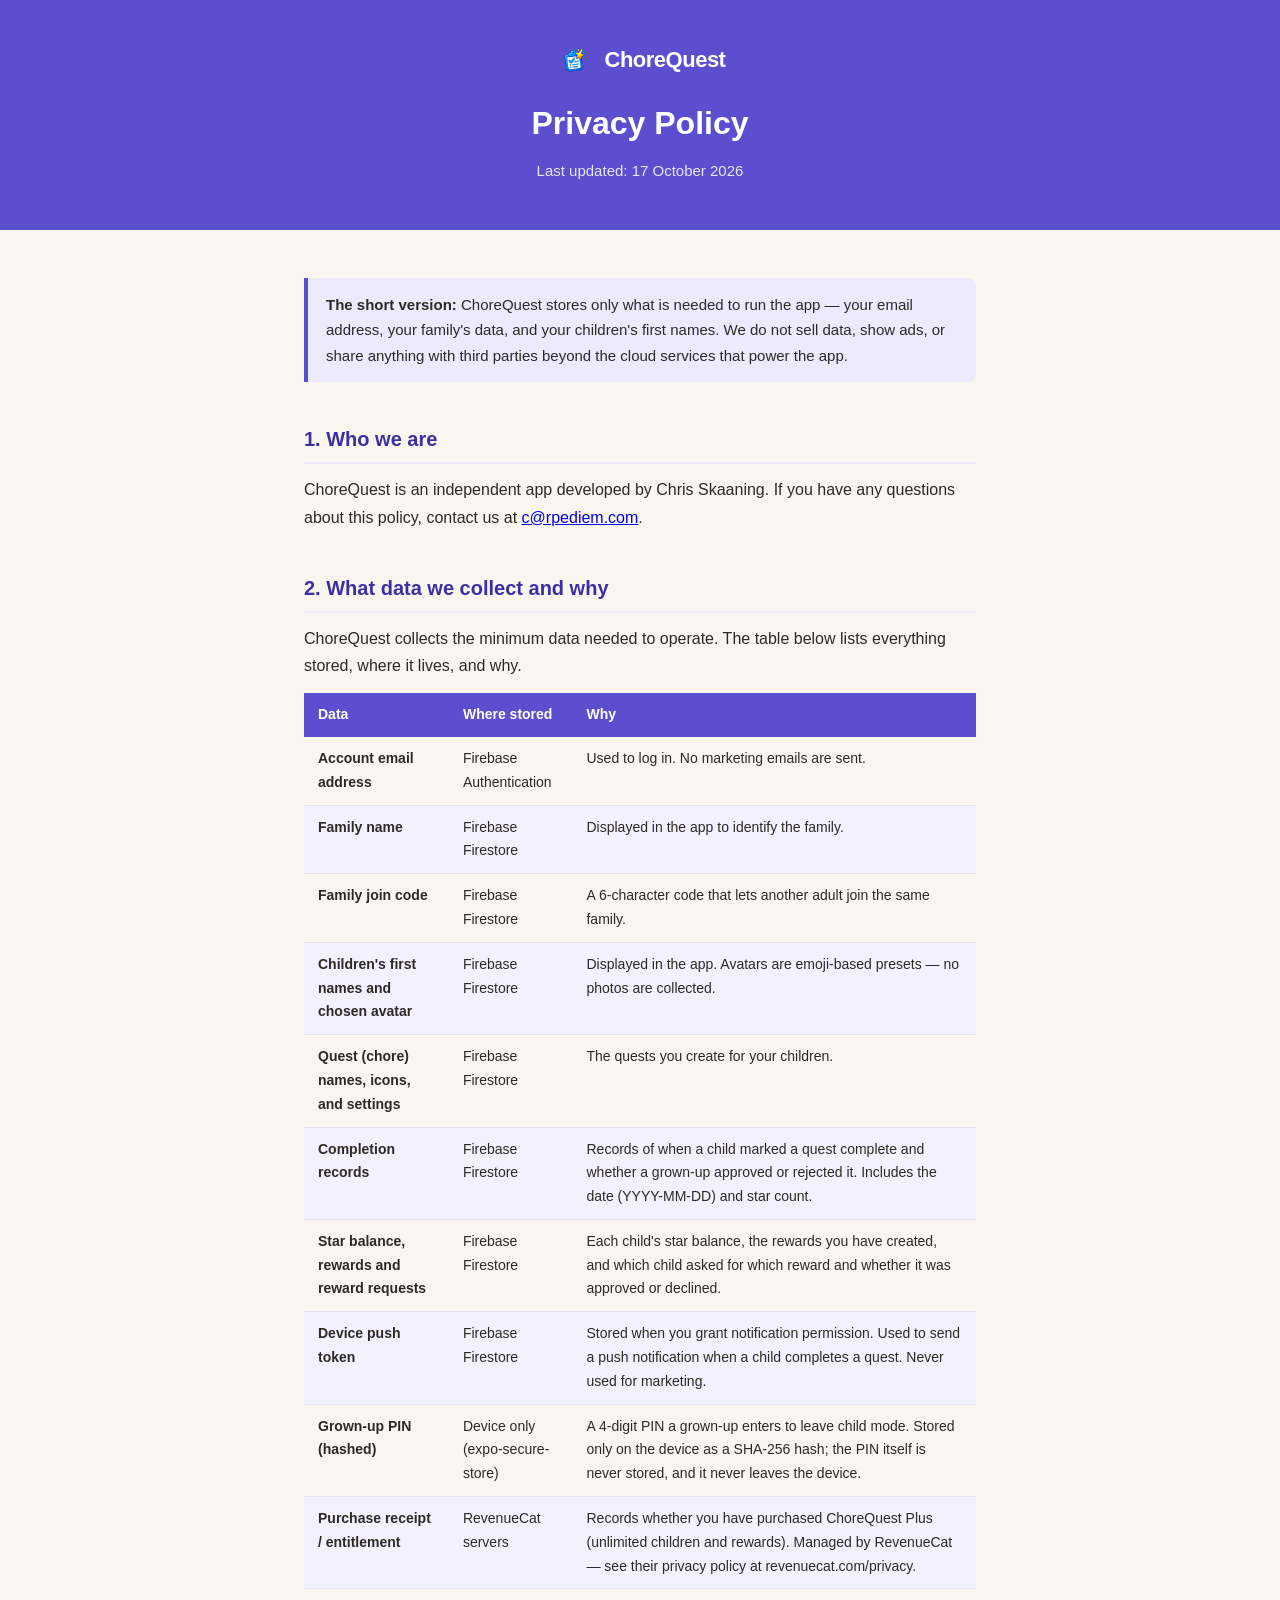
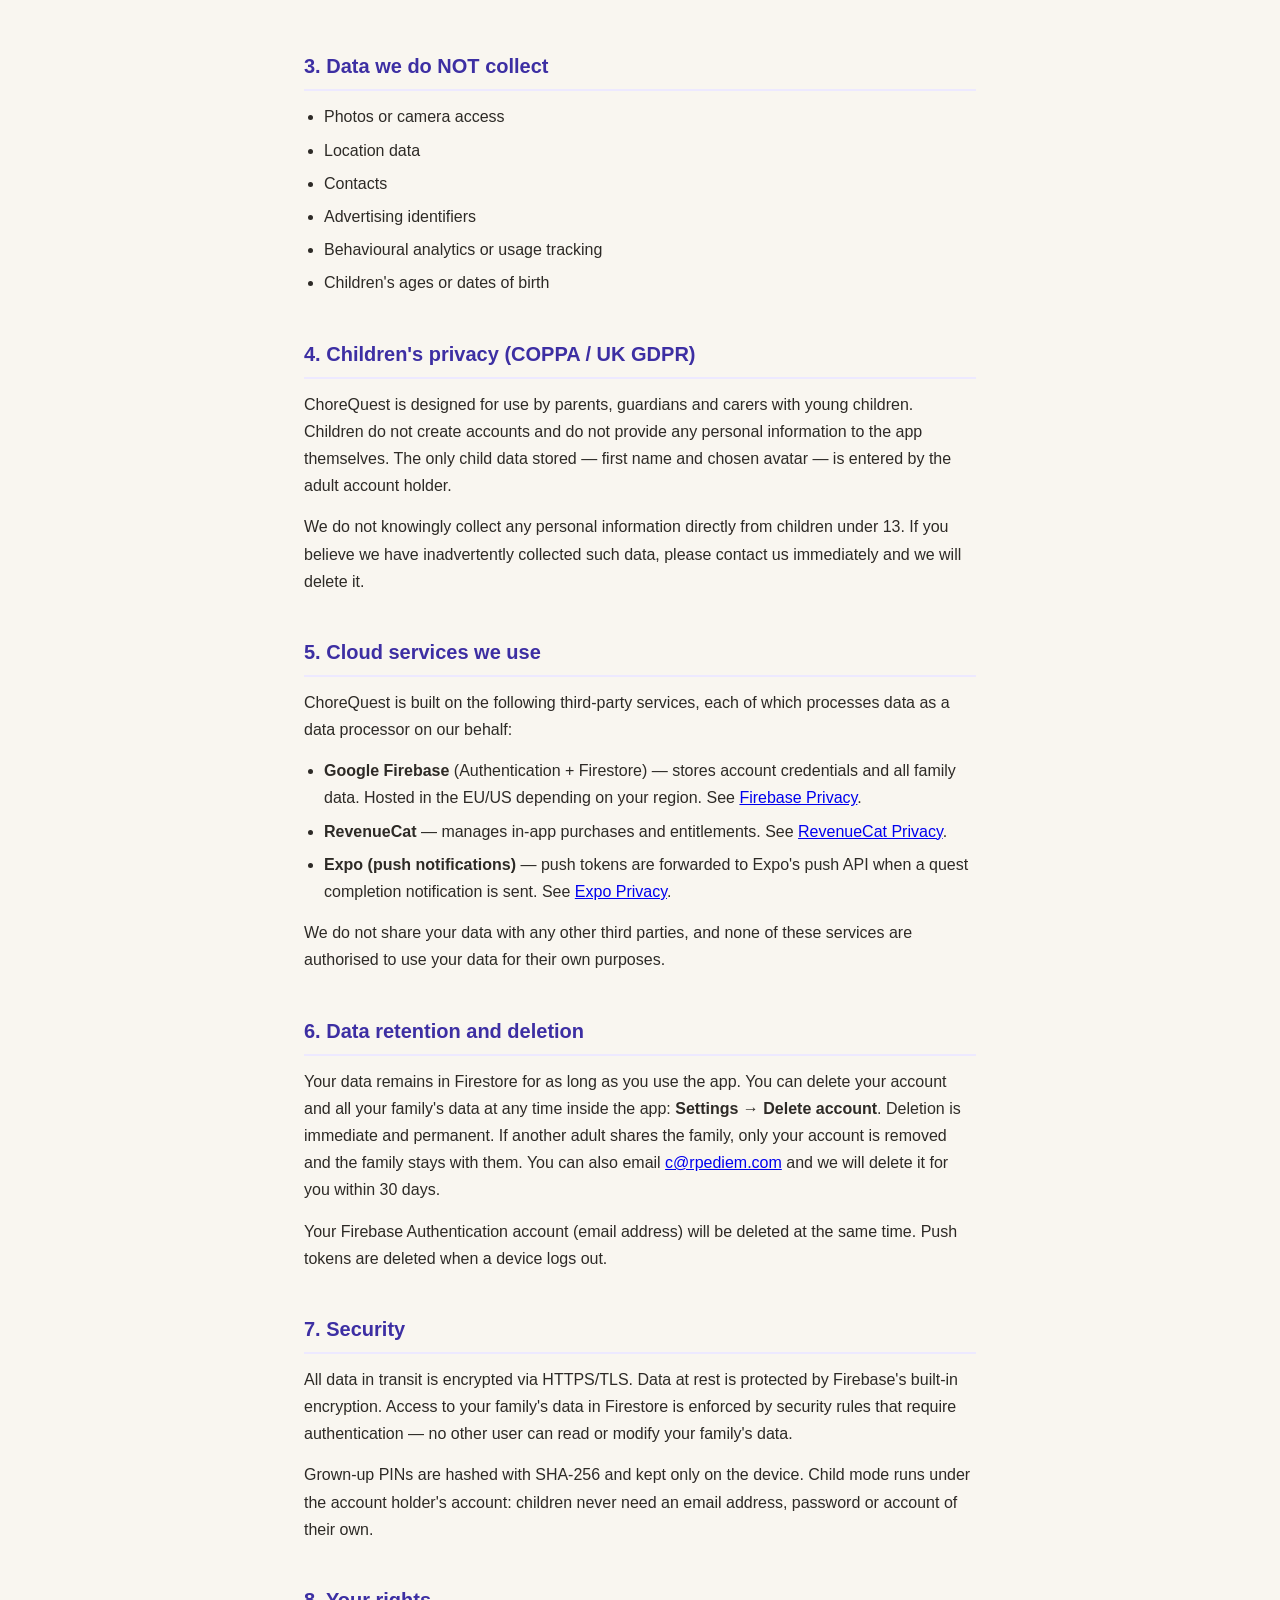
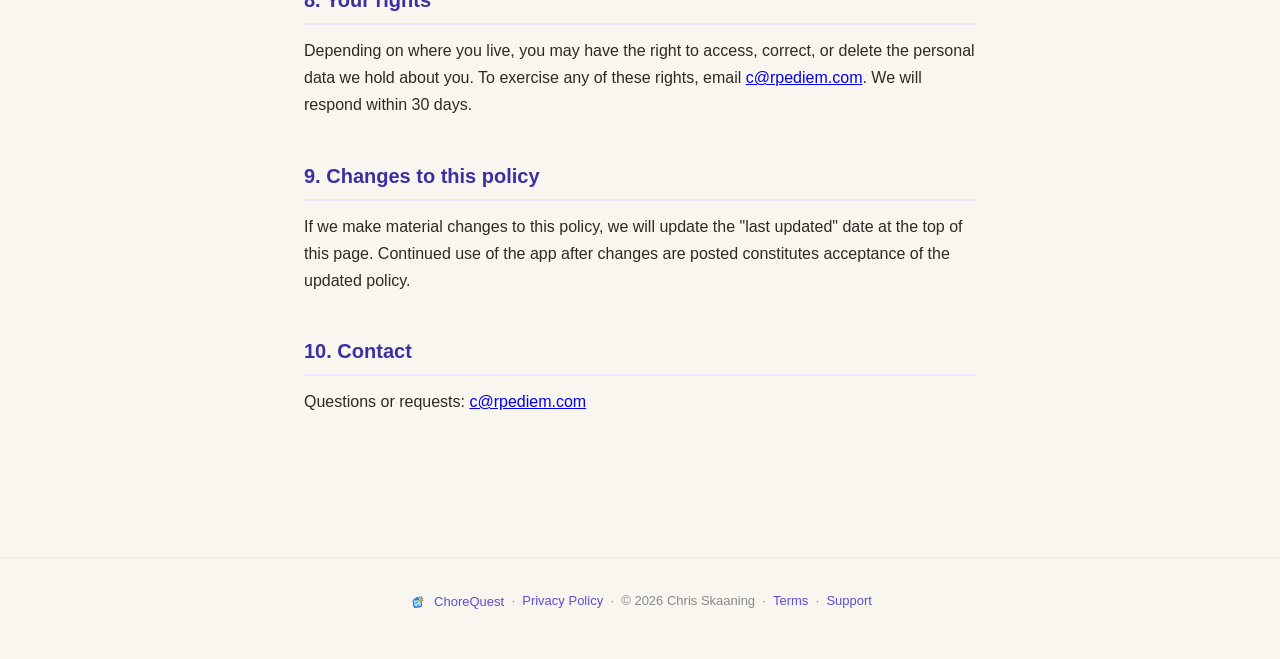
==== commit 0db612ca: "Wording: grown-up/another adult instead of parent assumptions Co-Authored-By: Claude Opus 5.5 <norep" ====
--- a/privacy.html
+++ b/privacy.html
@@ -131,7 +131,7 @@
     </thead>
     <tbody>
       <tr>
-        <td><strong>Parent email address</strong></td>
+        <td><strong>Account email address</strong></td>
         <td>Firebase Authentication</td>
         <td>Used to log in. No marketing emails are sent.</td>
       </tr>
@@ -143,7 +143,7 @@
       <tr>
         <td><strong>Family join code</strong></td>
         <td>Firebase Firestore</td>
-        <td>A 6-character code that lets a second parent join the same family.</td>
+        <td>A 6-character code that lets another adult join the same family.</td>
       </tr>
       <tr>
         <td><strong>Children's first names and chosen avatar</strong></td>
@@ -158,20 +158,20 @@
       <tr>
         <td><strong>Completion records</strong></td>
         <td>Firebase Firestore</td>
-        <td>Records of when a child marked a quest complete and whether a parent approved or rejected it. Includes the date (YYYY-MM-DD) and star count.</td>
+        <td>Records of when a child marked a quest complete and whether a grown-up approved or rejected it. Includes the date (YYYY-MM-DD) and star count.</td>
       </tr>
       <tr>
         <td><strong>Star balance, rewards and reward requests</strong></td>
         <td>Firebase Firestore</td>
-        <td>Each child's star balance, the rewards a parent has created, and which child asked for which reward and whether it was approved or declined.</td>
+        <td>Each child's star balance, the rewards you have created, and which child asked for which reward and whether it was approved or declined.</td>
       </tr>
       <tr>
         <td><strong>Device push token</strong></td>
         <td>Firebase Firestore</td>
-        <td>Stored when a parent grants notification permission. Used to send a push notification when a child completes a quest. Never used for marketing.</td>
-      </tr>
-      <tr>
-        <td><strong>Parent PIN (hashed)</strong></td>
+        <td>Stored when you grant notification permission. Used to send a push notification when a child completes a quest. Never used for marketing.</td>
+      </tr>
+      <tr>
+        <td><strong>Grown-up PIN (hashed)</strong></td>
         <td>Device only (expo-secure-store)</td>
         <td>A 4-digit PIN a grown-up enters to leave child mode. Stored only on the device as a SHA-256 hash; the PIN itself is never stored, and it never leaves the device.</td>
       </tr>
@@ -195,7 +195,7 @@
   </ul>
 
   <h2>4. Children's privacy (COPPA / UK GDPR)</h2>
-  <p>ChoreQuest is designed for use by parents with young children. Children do not create accounts and do not provide any personal information to the app themselves. The only child data stored — first name and chosen avatar — is entered by the parent.</p>
+  <p>ChoreQuest is designed for use by parents, guardians and carers with young children. Children do not create accounts and do not provide any personal information to the app themselves. The only child data stored — first name and chosen avatar — is entered by the adult account holder.</p>
   <p>We do not knowingly collect any personal information directly from children under 13. If you believe we have inadvertently collected such data, please contact us immediately and we will delete it.</p>
 
   <h2>5. Cloud services we use</h2>
@@ -208,12 +208,12 @@
   <p>We do not share your data with any other third parties, and none of these services are authorised to use your data for their own purposes.</p>
 
   <h2>6. Data retention and deletion</h2>
-  <p>Your data remains in Firestore for as long as you use the app. You can delete your account and all your family's data at any time inside the app: <strong>Settings → Delete account</strong>. Deletion is immediate and permanent. If another parent shares the family, only your account is removed and the family stays with them. You can also email <a href="mailto:c@rpediem.com">c@rpediem.com</a> and we will delete it for you within 30 days.</p>
-  <p>Your Firebase Authentication account (email address) will be deleted at the same time. Push tokens are deleted when a parent device logs out.</p>
+  <p>Your data remains in Firestore for as long as you use the app. You can delete your account and all your family's data at any time inside the app: <strong>Settings → Delete account</strong>. Deletion is immediate and permanent. If another adult shares the family, only your account is removed and the family stays with them. You can also email <a href="mailto:c@rpediem.com">c@rpediem.com</a> and we will delete it for you within 30 days.</p>
+  <p>Your Firebase Authentication account (email address) will be deleted at the same time. Push tokens are deleted when a device logs out.</p>
 
   <h2>7. Security</h2>
   <p>All data in transit is encrypted via HTTPS/TLS. Data at rest is protected by Firebase's built-in encryption. Access to your family's data in Firestore is enforced by security rules that require authentication — no other user can read or modify your family's data.</p>
-  <p>Parent PINs are hashed with SHA-256 and kept only on the device. Child mode runs under the parent's account: children never need an email address, password or account of their own.</p>
+  <p>Grown-up PINs are hashed with SHA-256 and kept only on the device. Child mode runs under the account holder's account: children never need an email address, password or account of their own.</p>
 
   <h2>8. Your rights</h2>
   <p>Depending on where you live, you may have the right to access, correct, or delete the personal data we hold about you. To exercise any of these rights, email <a href="mailto:c@rpediem.com">c@rpediem.com</a>. We will respond within 30 days.</p>
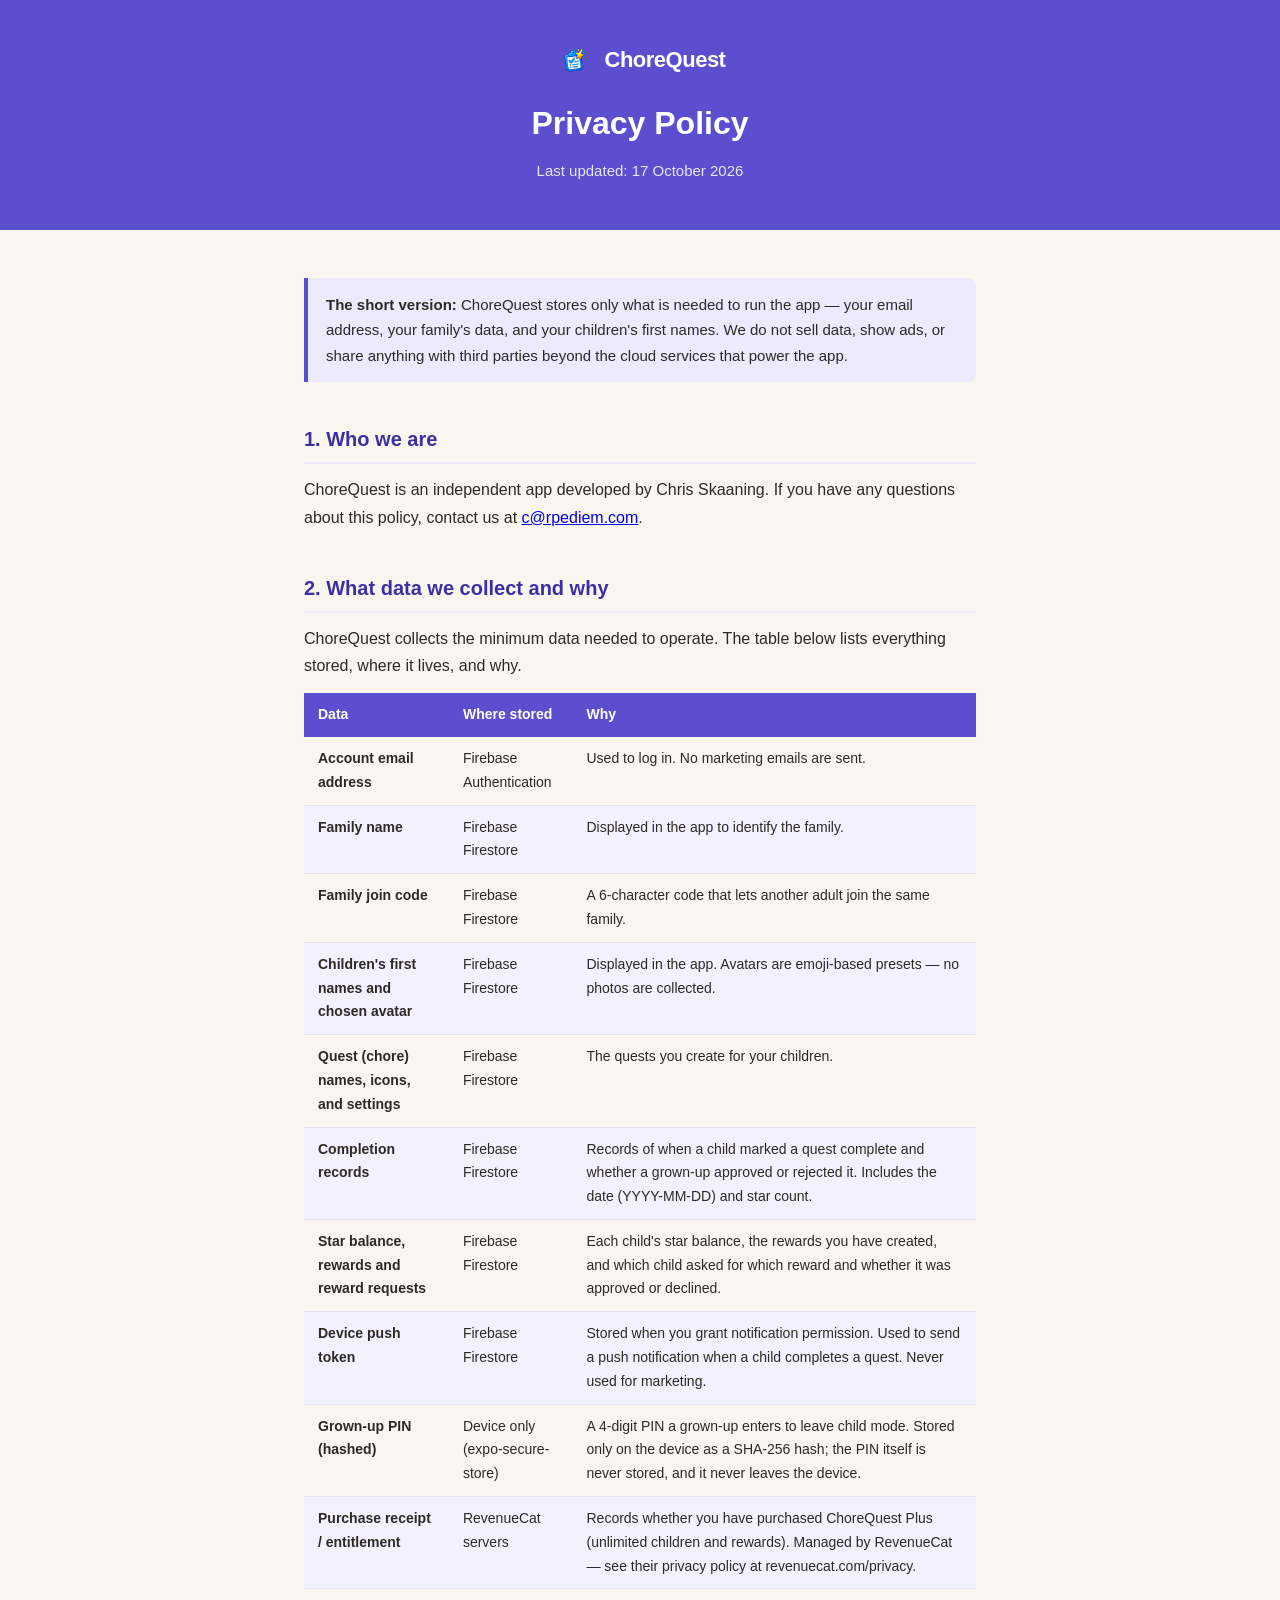
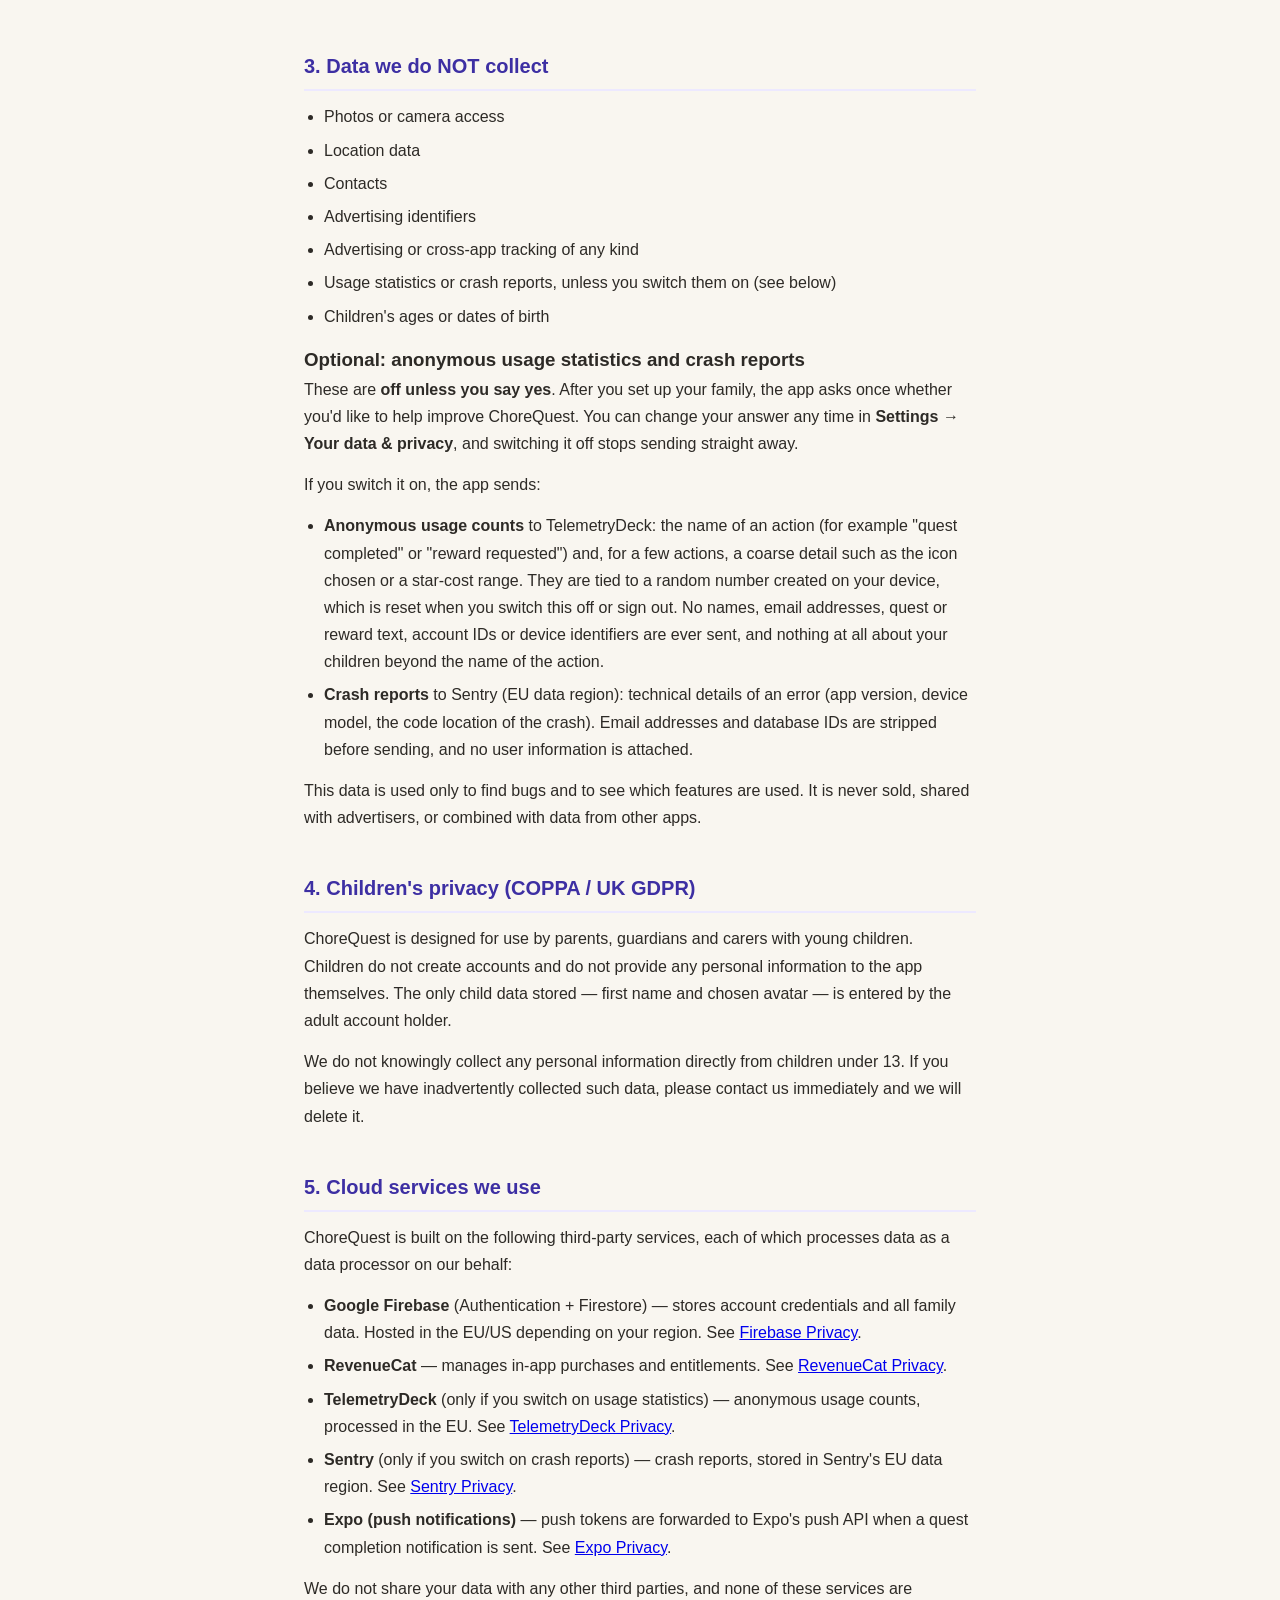
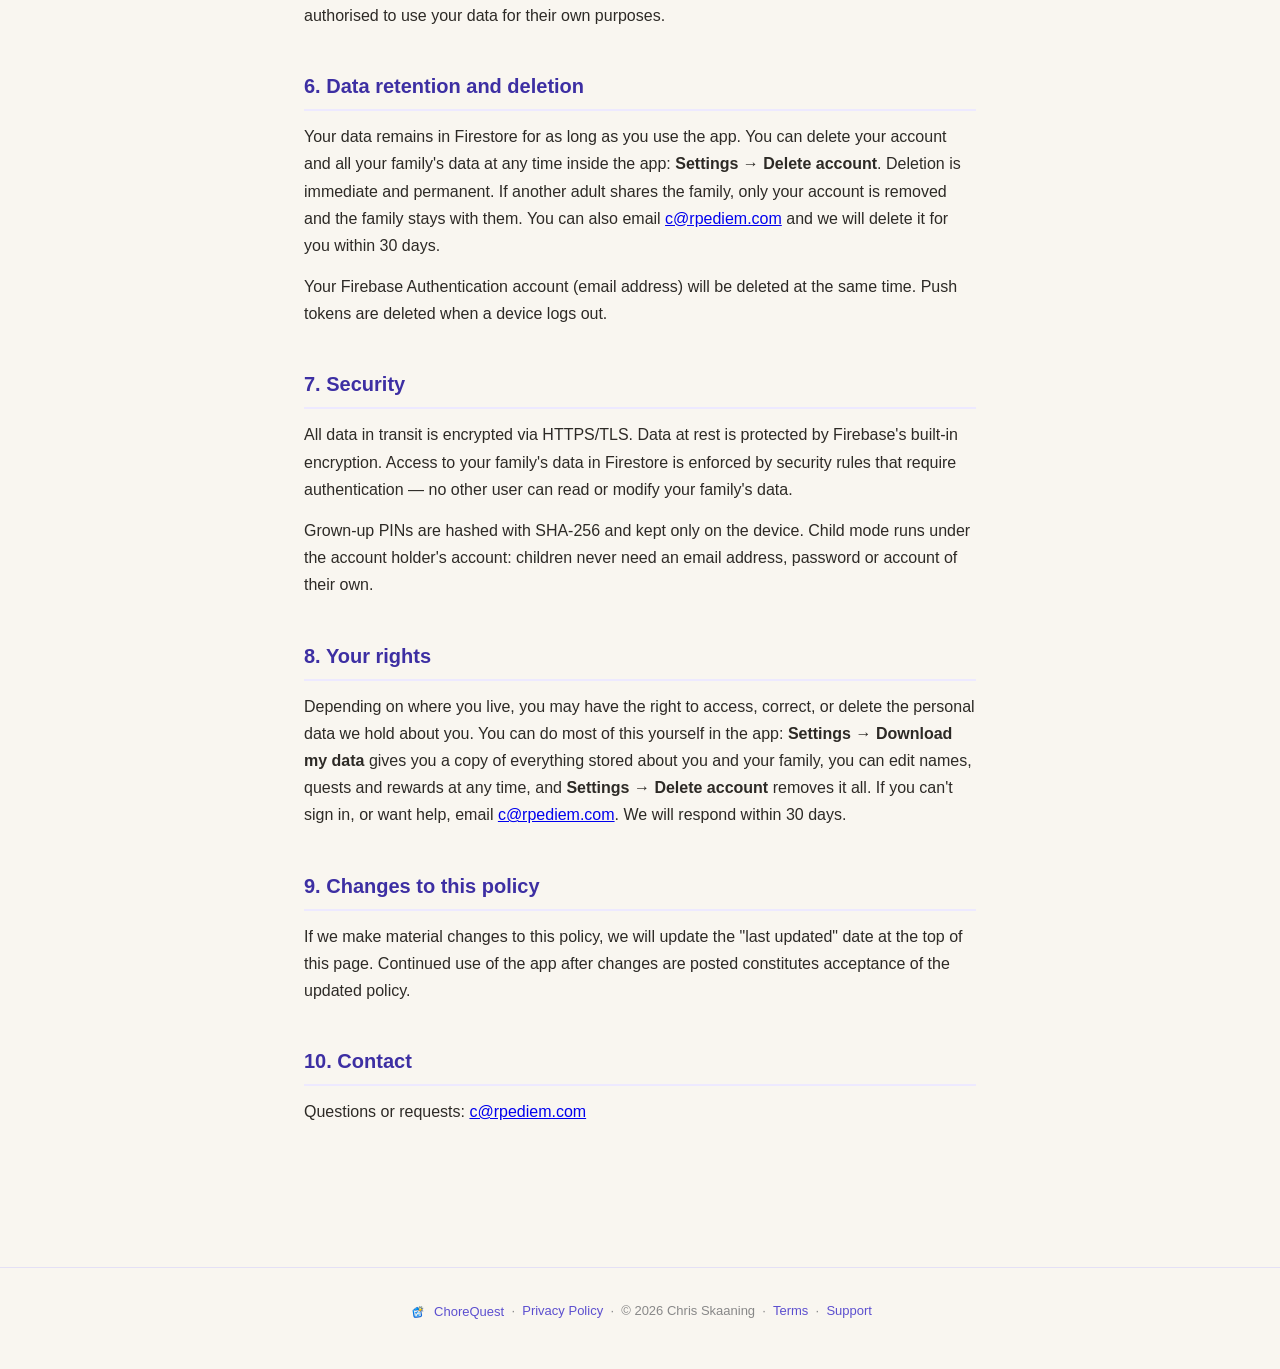
==== commit 83520227: "Privacy: opt-in anonymous analytics + crash reports, Download my data Co-Authored-By: Claude Opus 5." ====
--- a/privacy.html
+++ b/privacy.html
@@ -190,9 +190,19 @@
     <li>Location data</li>
     <li>Contacts</li>
     <li>Advertising identifiers</li>
-    <li>Behavioural analytics or usage tracking</li>
+    <li>Advertising or cross-app tracking of any kind</li>
+    <li>Usage statistics or crash reports, unless you switch them on (see below)</li>
     <li>Children's ages or dates of birth</li>
   </ul>
+
+  <h3>Optional: anonymous usage statistics and crash reports</h3>
+  <p>These are <strong>off unless you say yes</strong>. After you set up your family, the app asks once whether you'd like to help improve ChoreQuest. You can change your answer any time in <strong>Settings → Your data &amp; privacy</strong>, and switching it off stops sending straight away.</p>
+  <p>If you switch it on, the app sends:</p>
+  <ul>
+    <li><strong>Anonymous usage counts</strong> to TelemetryDeck: the name of an action (for example "quest completed" or "reward requested") and, for a few actions, a coarse detail such as the icon chosen or a star-cost range. They are tied to a random number created on your device, which is reset when you switch this off or sign out. No names, email addresses, quest or reward text, account IDs or device identifiers are ever sent, and nothing at all about your children beyond the name of the action.</li>
+    <li><strong>Crash reports</strong> to Sentry (EU data region): technical details of an error (app version, device model, the code location of the crash). Email addresses and database IDs are stripped before sending, and no user information is attached.</li>
+  </ul>
+  <p>This data is used only to find bugs and to see which features are used. It is never sold, shared with advertisers, or combined with data from other apps.</p>
 
   <h2>4. Children's privacy (COPPA / UK GDPR)</h2>
   <p>ChoreQuest is designed for use by parents, guardians and carers with young children. Children do not create accounts and do not provide any personal information to the app themselves. The only child data stored — first name and chosen avatar — is entered by the adult account holder.</p>
@@ -203,6 +213,8 @@
   <ul>
     <li><strong>Google Firebase</strong> (Authentication + Firestore) — stores account credentials and all family data. Hosted in the EU/US depending on your region. See <a href="https://firebase.google.com/support/privacy" target="_blank" rel="noopener">Firebase Privacy</a>.</li>
     <li><strong>RevenueCat</strong> — manages in-app purchases and entitlements. See <a href="https://www.revenuecat.com/privacy" target="_blank" rel="noopener">RevenueCat Privacy</a>.</li>
+    <li><strong>TelemetryDeck</strong> (only if you switch on usage statistics) — anonymous usage counts, processed in the EU. See <a href="https://telemetrydeck.com/privacy/" target="_blank" rel="noopener">TelemetryDeck Privacy</a>.</li>
+    <li><strong>Sentry</strong> (only if you switch on crash reports) — crash reports, stored in Sentry's EU data region. See <a href="https://sentry.io/privacy/" target="_blank" rel="noopener">Sentry Privacy</a>.</li>
     <li><strong>Expo (push notifications)</strong> — push tokens are forwarded to Expo's push API when a quest completion notification is sent. See <a href="https://expo.dev/privacy" target="_blank" rel="noopener">Expo Privacy</a>.</li>
   </ul>
   <p>We do not share your data with any other third parties, and none of these services are authorised to use your data for their own purposes.</p>
@@ -216,7 +228,7 @@
   <p>Grown-up PINs are hashed with SHA-256 and kept only on the device. Child mode runs under the account holder's account: children never need an email address, password or account of their own.</p>
 
   <h2>8. Your rights</h2>
-  <p>Depending on where you live, you may have the right to access, correct, or delete the personal data we hold about you. To exercise any of these rights, email <a href="mailto:c@rpediem.com">c@rpediem.com</a>. We will respond within 30 days.</p>
+  <p>Depending on where you live, you may have the right to access, correct, or delete the personal data we hold about you. You can do most of this yourself in the app: <strong>Settings → Download my data</strong> gives you a copy of everything stored about you and your family, you can edit names, quests and rewards at any time, and <strong>Settings → Delete account</strong> removes it all. If you can't sign in, or want help, email <a href="mailto:c@rpediem.com">c@rpediem.com</a>. We will respond within 30 days.</p>
 
   <h2>9. Changes to this policy</h2>
   <p>If we make material changes to this policy, we will update the "last updated" date at the top of this page. Continued use of the app after changes are posted constitutes acceptance of the updated policy.</p>
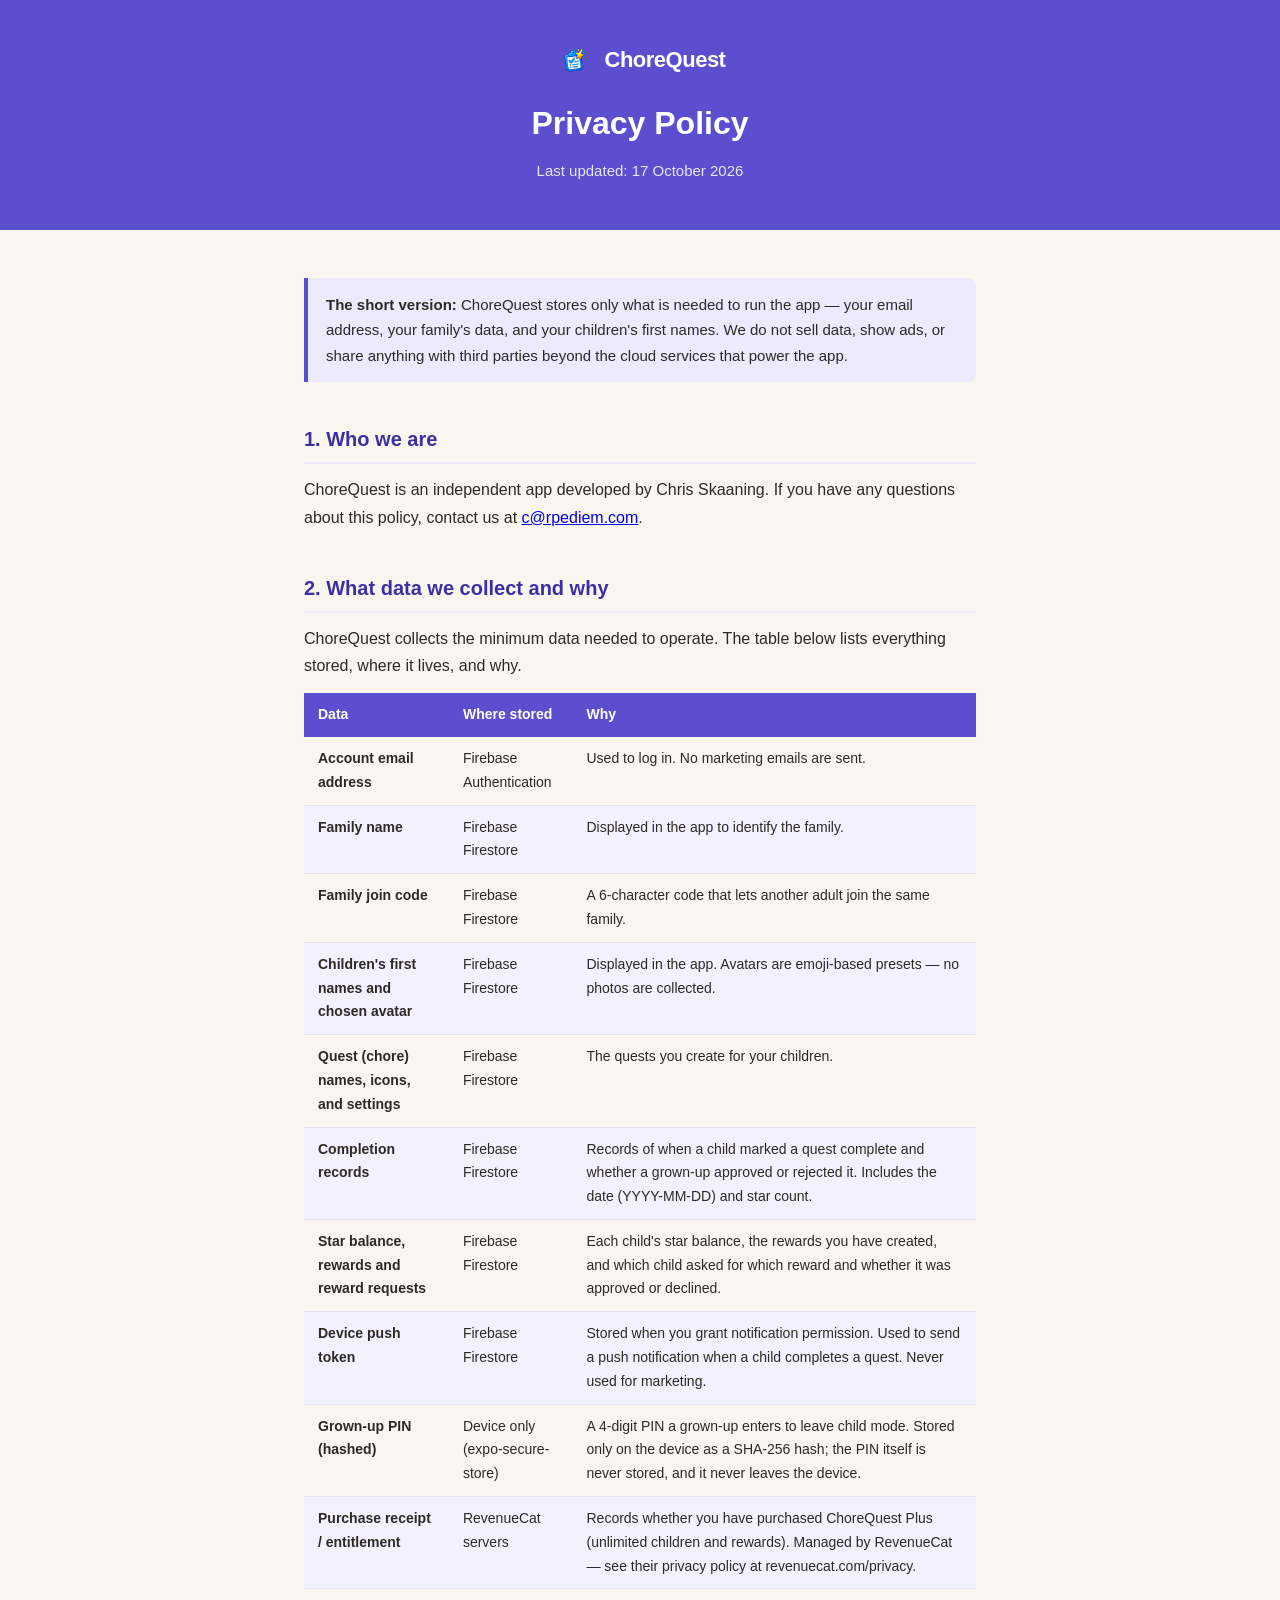
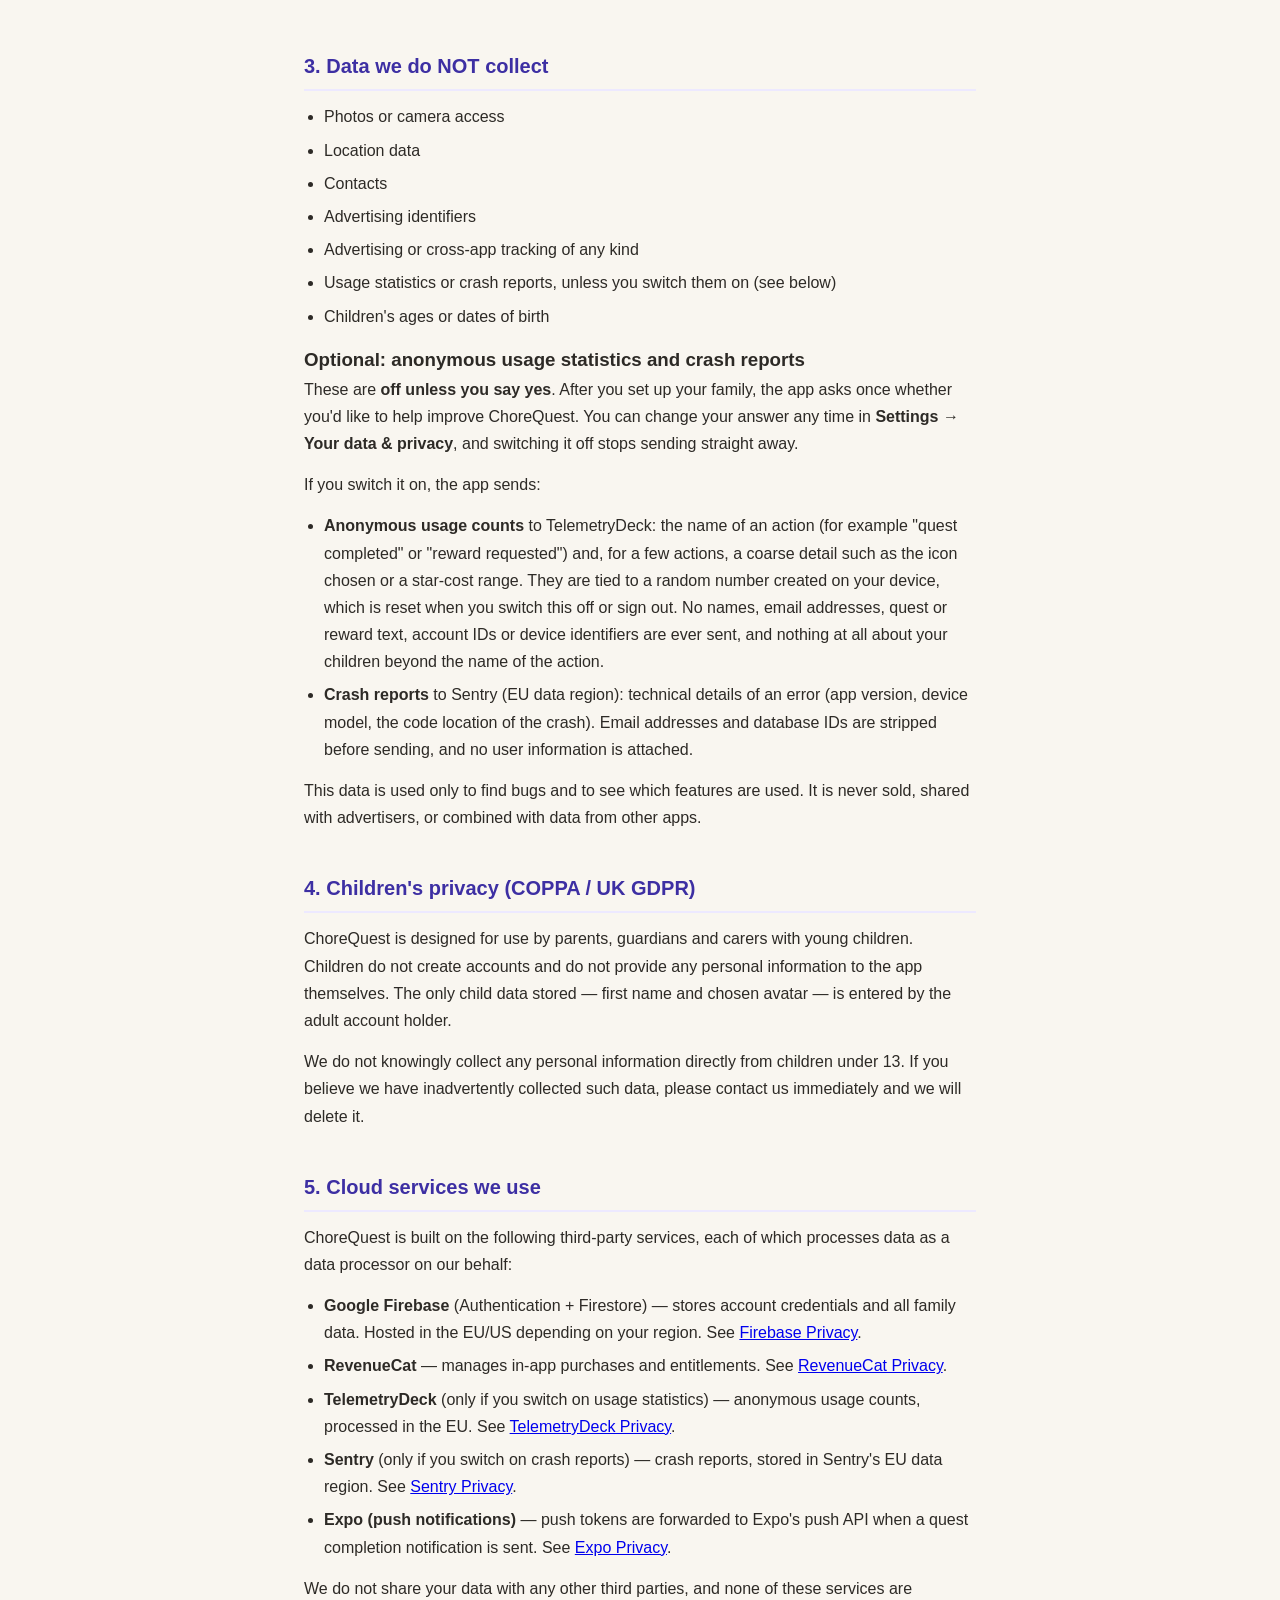
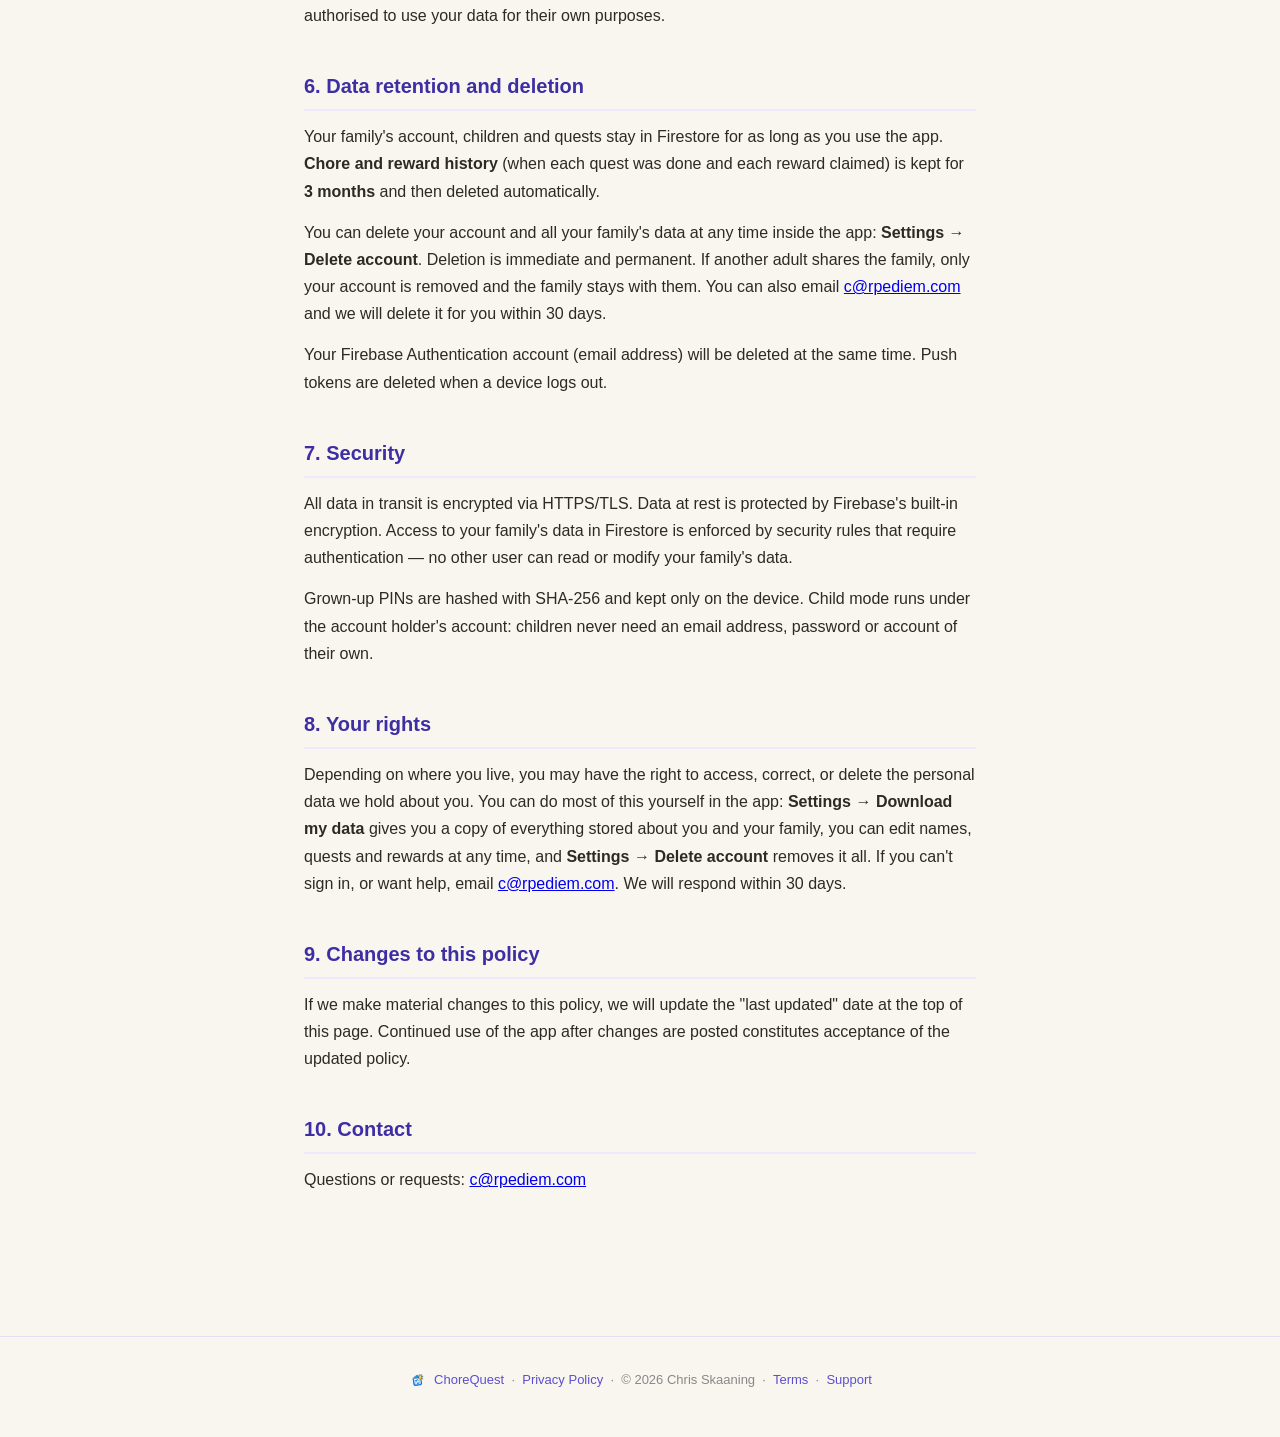
==== commit dcf98d79: "Privacy: chore and reward history is kept for 3 months Co-Authored-By: Claude Opus 5.5 <noreply@anth" ====
--- a/privacy.html
+++ b/privacy.html
@@ -220,7 +220,8 @@
   <p>We do not share your data with any other third parties, and none of these services are authorised to use your data for their own purposes.</p>
 
   <h2>6. Data retention and deletion</h2>
-  <p>Your data remains in Firestore for as long as you use the app. You can delete your account and all your family's data at any time inside the app: <strong>Settings → Delete account</strong>. Deletion is immediate and permanent. If another adult shares the family, only your account is removed and the family stays with them. You can also email <a href="mailto:c@rpediem.com">c@rpediem.com</a> and we will delete it for you within 30 days.</p>
+  <p>Your family's account, children and quests stay in Firestore for as long as you use the app. <strong>Chore and reward history</strong> (when each quest was done and each reward claimed) is kept for <strong>3 months</strong> and then deleted automatically.</p>
+  <p>You can delete your account and all your family's data at any time inside the app: <strong>Settings → Delete account</strong>. Deletion is immediate and permanent. If another adult shares the family, only your account is removed and the family stays with them. You can also email <a href="mailto:c@rpediem.com">c@rpediem.com</a> and we will delete it for you within 30 days.</p>
   <p>Your Firebase Authentication account (email address) will be deleted at the same time. Push tokens are deleted when a device logs out.</p>
 
   <h2>7. Security</h2>
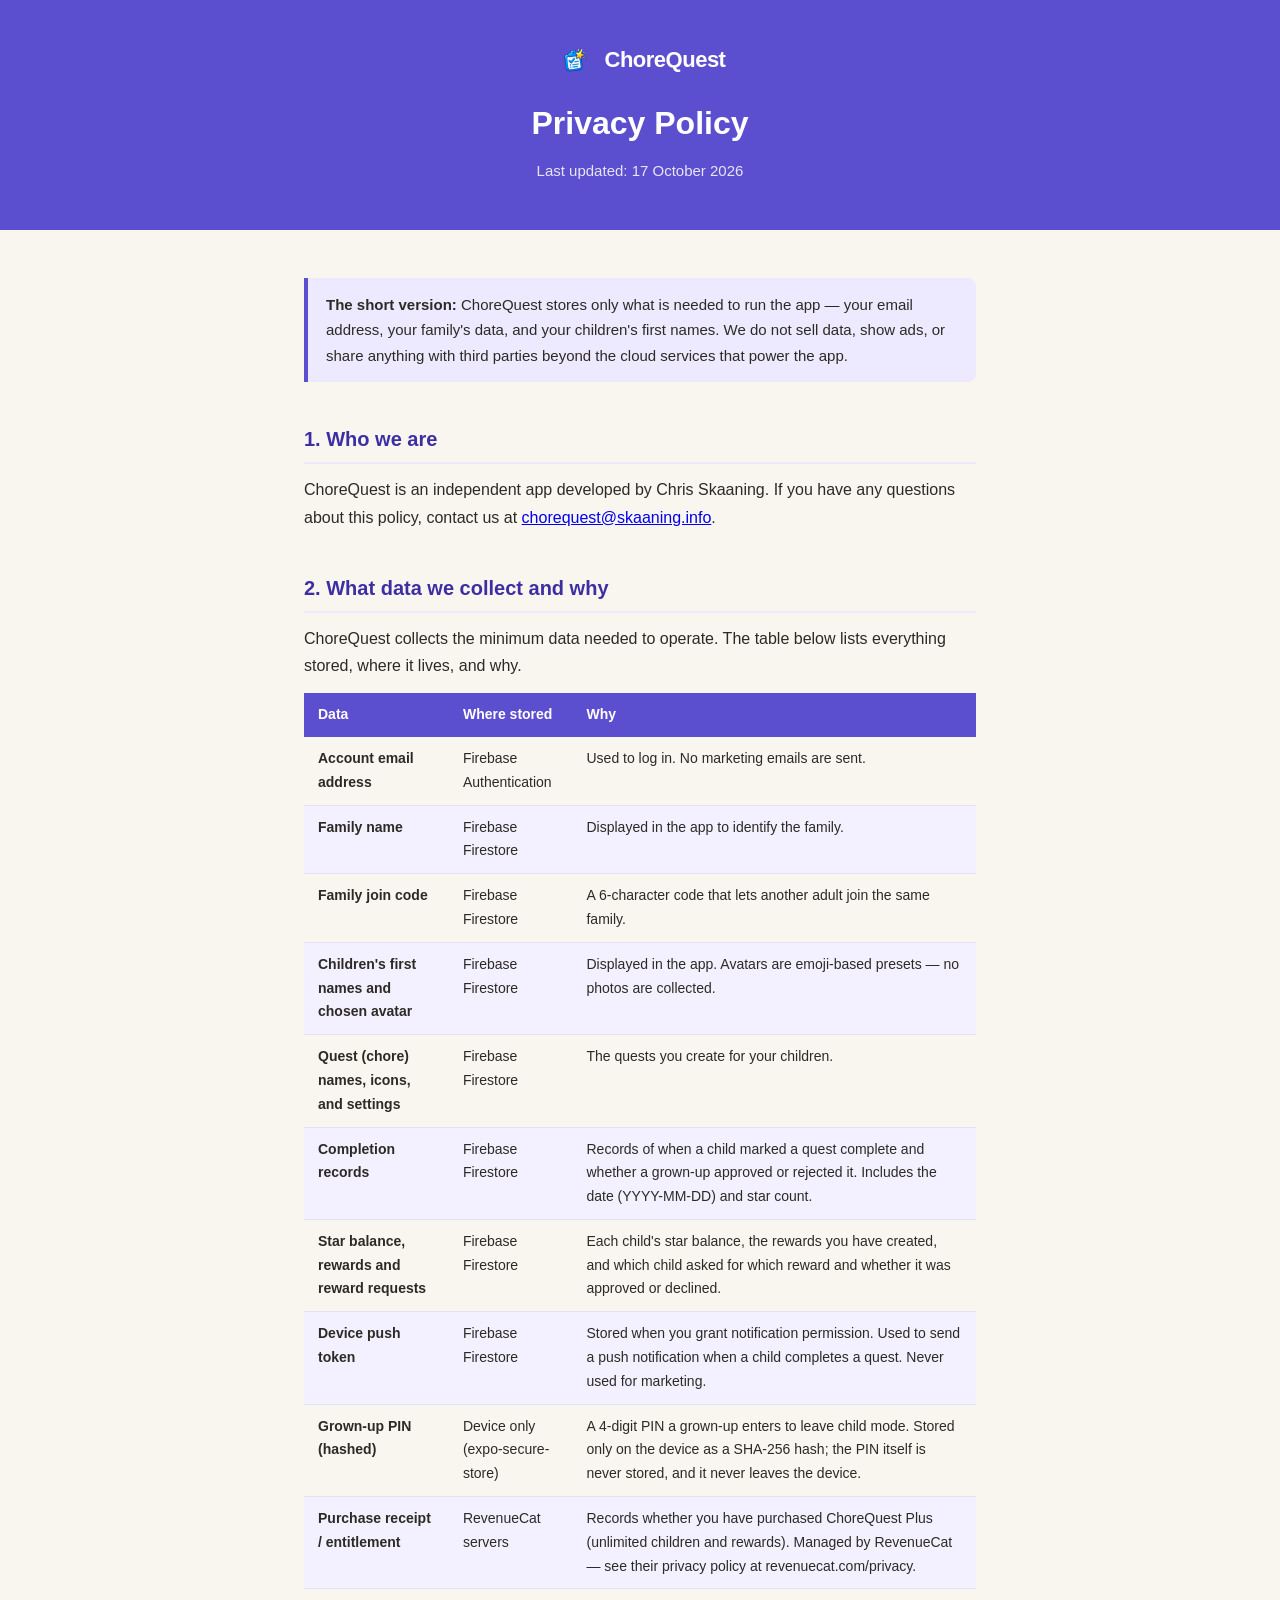
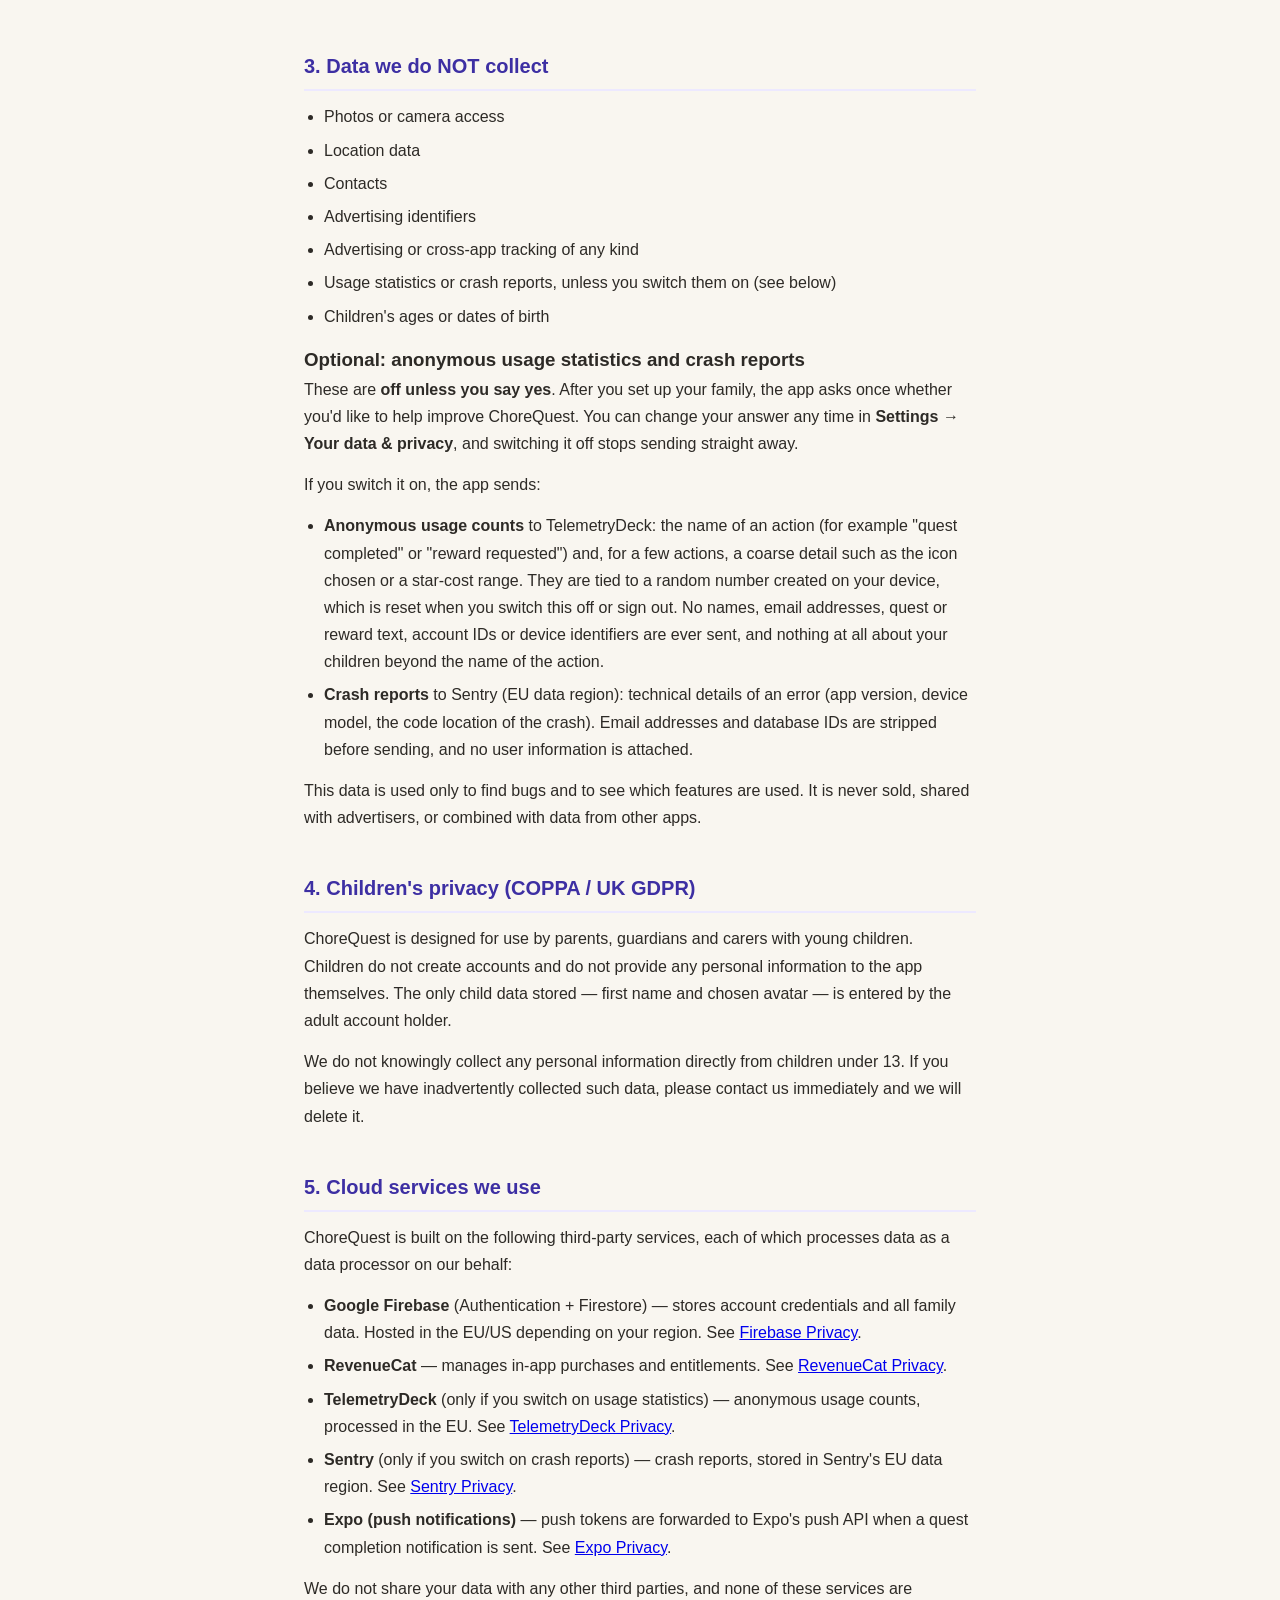
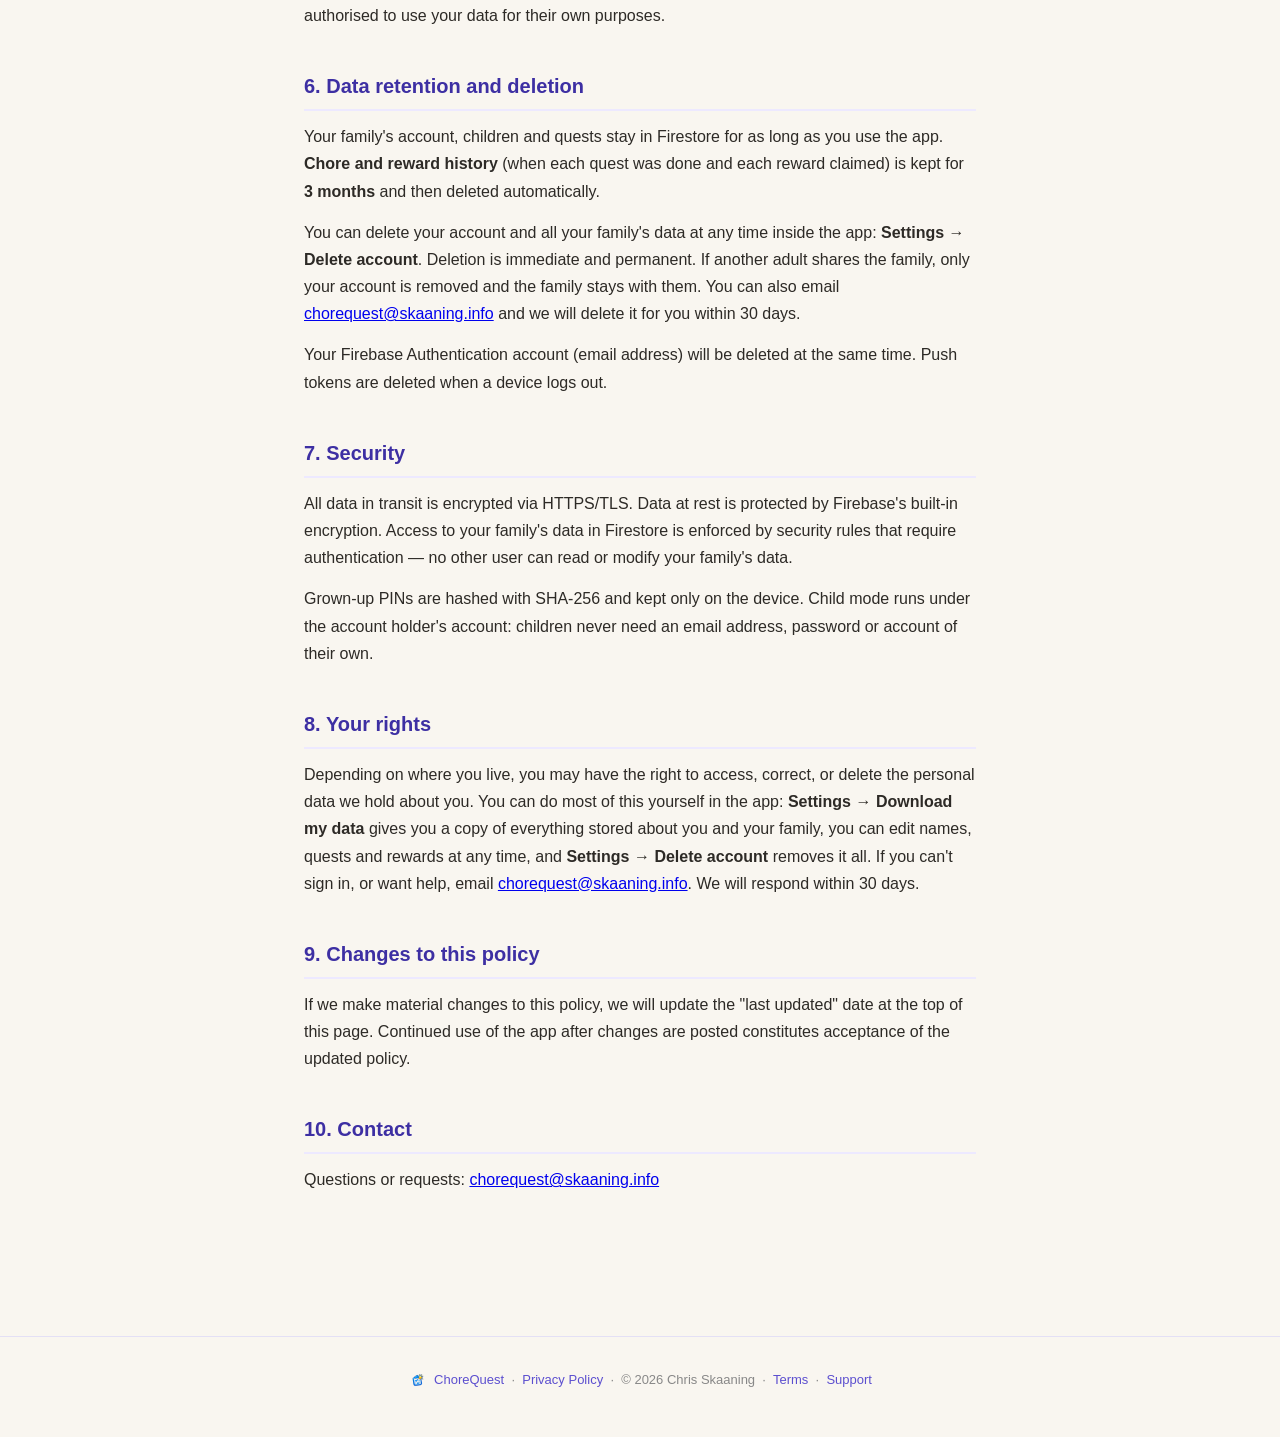
==== commit aecc3901: "Contact email: chorequest@skaaning.info instead of a personal address Co-Authored-By: Claude Opus 5." ====
--- a/privacy.html
+++ b/privacy.html
@@ -115,7 +115,7 @@
   </div>
 
   <h2>1. Who we are</h2>
-  <p>ChoreQuest is an independent app developed by Chris Skaaning. If you have any questions about this policy, contact us at <a href="mailto:c@rpediem.com">c@rpediem.com</a>.</p>
+  <p>ChoreQuest is an independent app developed by Chris Skaaning. If you have any questions about this policy, contact us at <a href="mailto:chorequest@skaaning.info">chorequest@skaaning.info</a>.</p>
 
   <h2>2. What data we collect and why</h2>
   <p>ChoreQuest collects the minimum data needed to operate. The table below lists everything stored, where it lives, and why.</p>
@@ -221,7 +221,7 @@
 
   <h2>6. Data retention and deletion</h2>
   <p>Your family's account, children and quests stay in Firestore for as long as you use the app. <strong>Chore and reward history</strong> (when each quest was done and each reward claimed) is kept for <strong>3 months</strong> and then deleted automatically.</p>
-  <p>You can delete your account and all your family's data at any time inside the app: <strong>Settings → Delete account</strong>. Deletion is immediate and permanent. If another adult shares the family, only your account is removed and the family stays with them. You can also email <a href="mailto:c@rpediem.com">c@rpediem.com</a> and we will delete it for you within 30 days.</p>
+  <p>You can delete your account and all your family's data at any time inside the app: <strong>Settings → Delete account</strong>. Deletion is immediate and permanent. If another adult shares the family, only your account is removed and the family stays with them. You can also email <a href="mailto:chorequest@skaaning.info">chorequest@skaaning.info</a> and we will delete it for you within 30 days.</p>
   <p>Your Firebase Authentication account (email address) will be deleted at the same time. Push tokens are deleted when a device logs out.</p>
 
   <h2>7. Security</h2>
@@ -229,13 +229,13 @@
   <p>Grown-up PINs are hashed with SHA-256 and kept only on the device. Child mode runs under the account holder's account: children never need an email address, password or account of their own.</p>
 
   <h2>8. Your rights</h2>
-  <p>Depending on where you live, you may have the right to access, correct, or delete the personal data we hold about you. You can do most of this yourself in the app: <strong>Settings → Download my data</strong> gives you a copy of everything stored about you and your family, you can edit names, quests and rewards at any time, and <strong>Settings → Delete account</strong> removes it all. If you can't sign in, or want help, email <a href="mailto:c@rpediem.com">c@rpediem.com</a>. We will respond within 30 days.</p>
+  <p>Depending on where you live, you may have the right to access, correct, or delete the personal data we hold about you. You can do most of this yourself in the app: <strong>Settings → Download my data</strong> gives you a copy of everything stored about you and your family, you can edit names, quests and rewards at any time, and <strong>Settings → Delete account</strong> removes it all. If you can't sign in, or want help, email <a href="mailto:chorequest@skaaning.info">chorequest@skaaning.info</a>. We will respond within 30 days.</p>
 
   <h2>9. Changes to this policy</h2>
   <p>If we make material changes to this policy, we will update the "last updated" date at the top of this page. Continued use of the app after changes are posted constitutes acceptance of the updated policy.</p>
 
   <h2>10. Contact</h2>
-  <p>Questions or requests: <a href="mailto:c@rpediem.com">c@rpediem.com</a></p>
+  <p>Questions or requests: <a href="mailto:chorequest@skaaning.info">chorequest@skaaning.info</a></p>
 
 </main>
 
